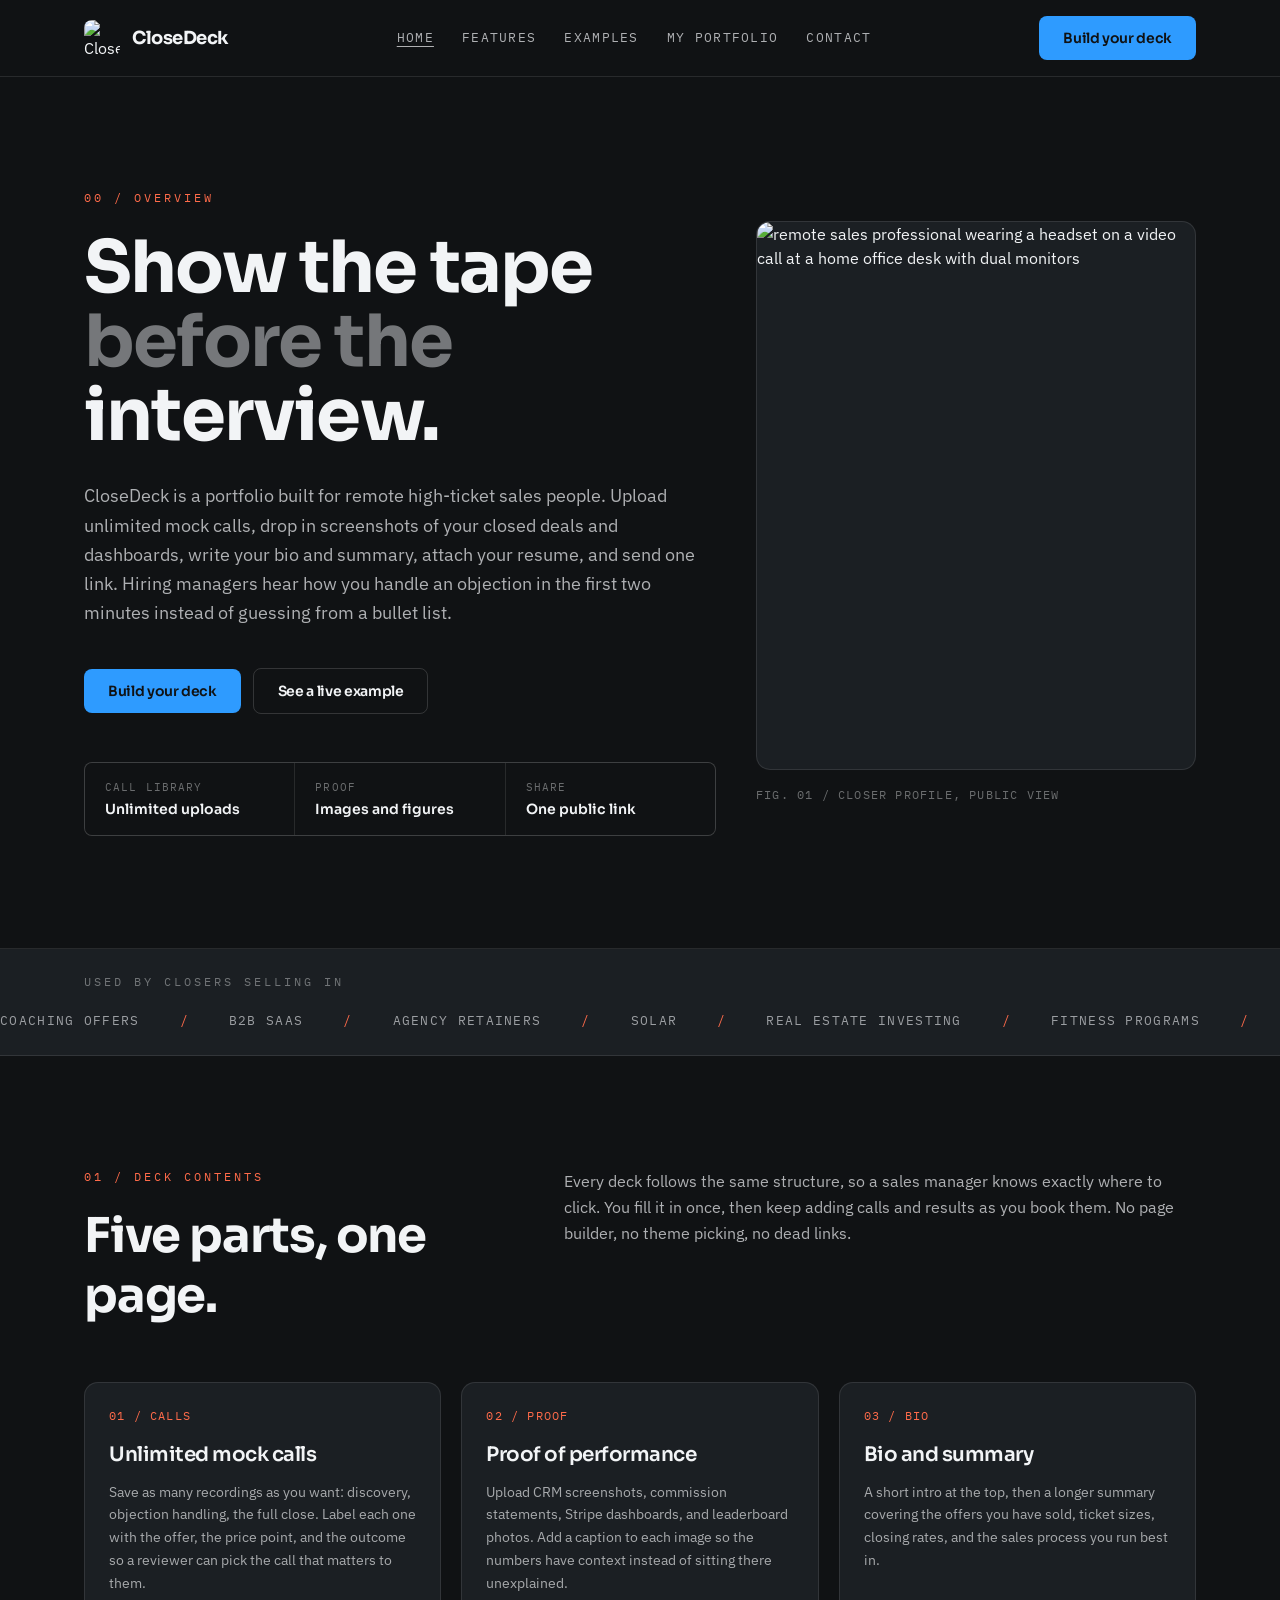
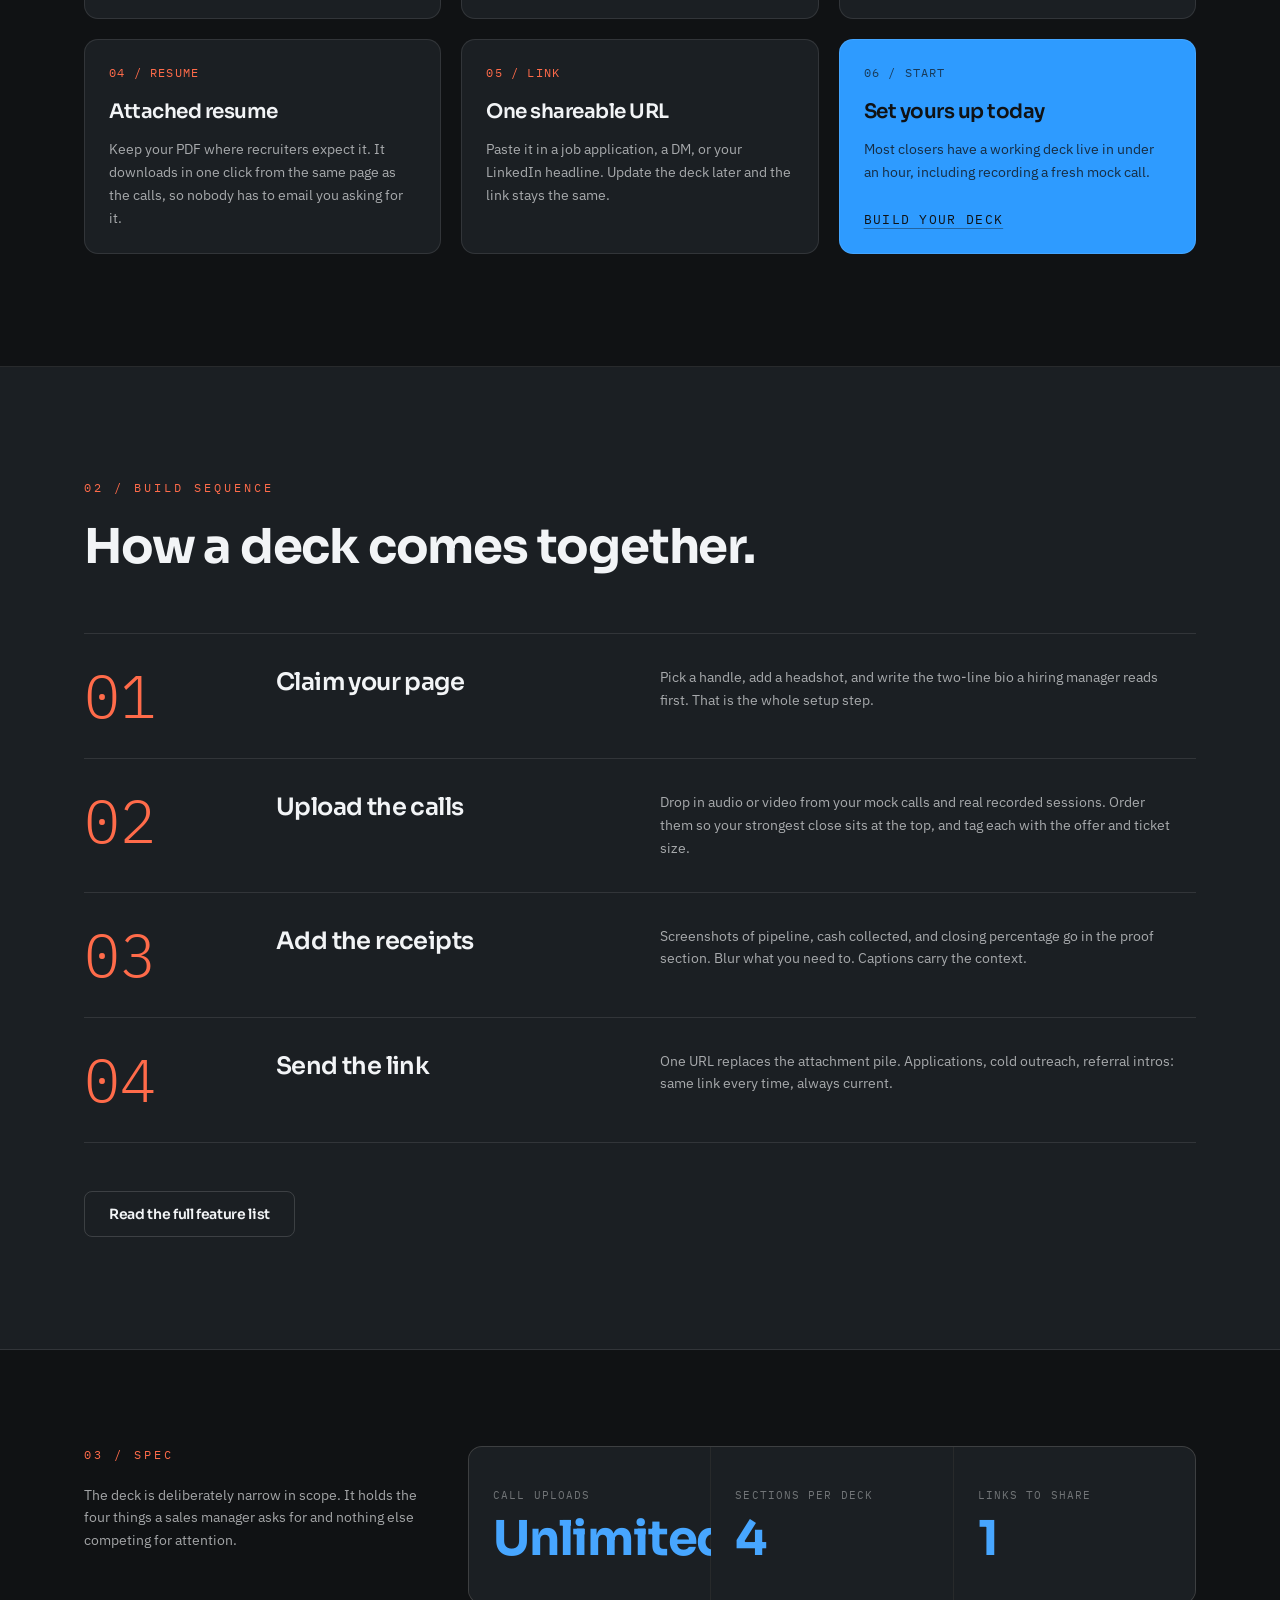
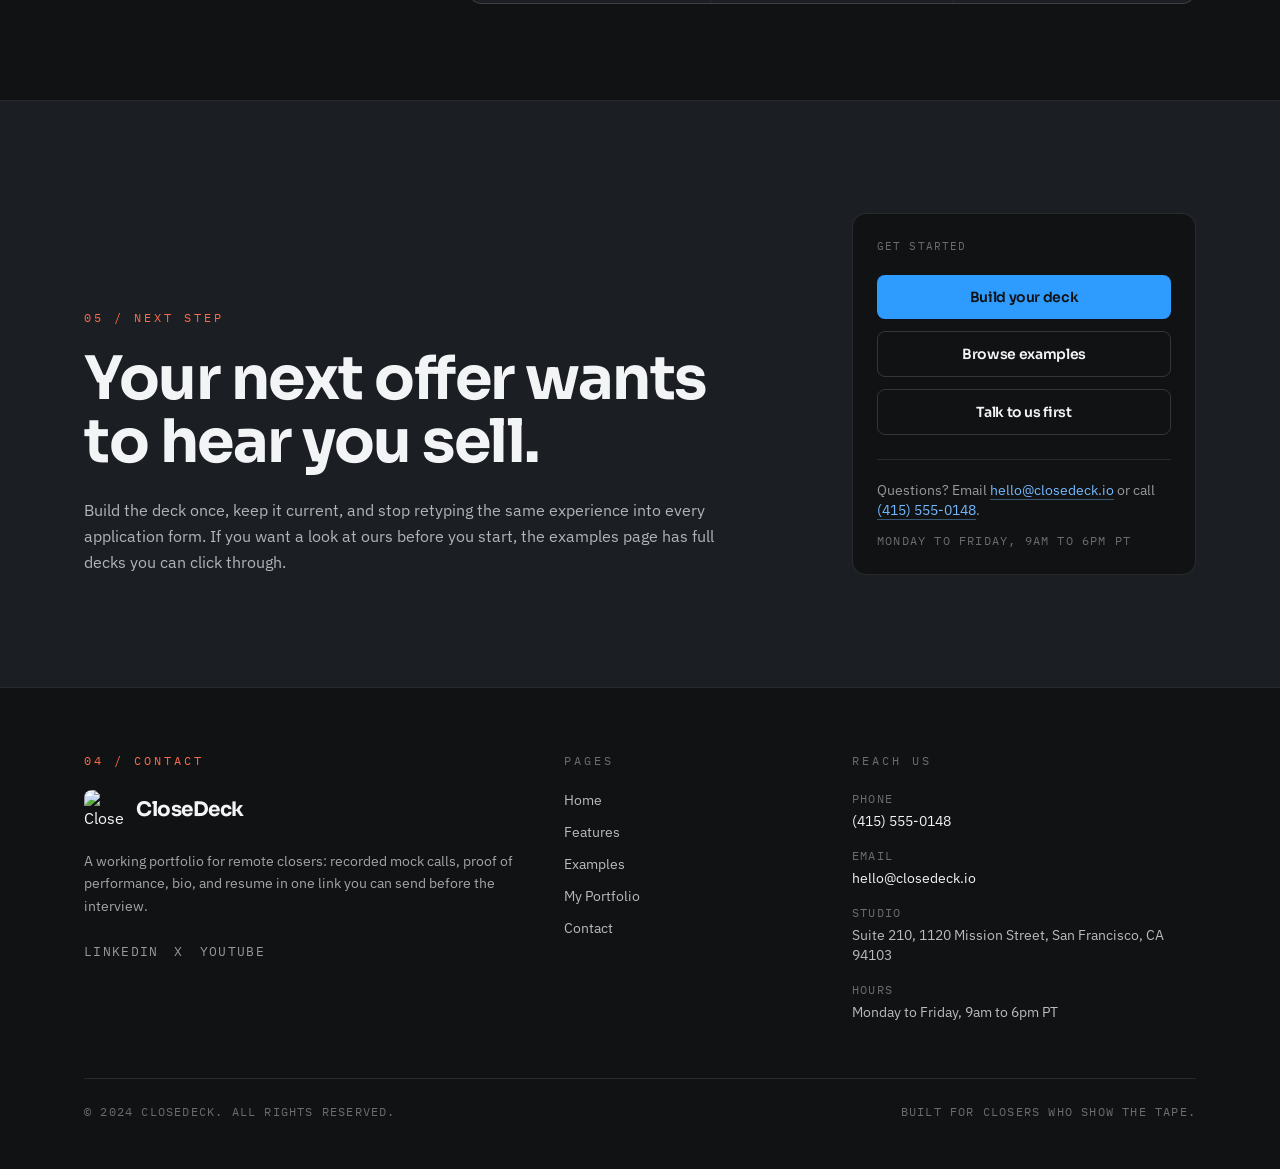
==== index.html @ 53ab9250 "Initial site generated by Tibly" ====
<!DOCTYPE html>
<html lang="en">
<head>
<meta charset="utf-8">
<meta name="viewport" content="width=device-width, initial-scale=1">
<title>CloseDeck | Portfolio Site for Remote High-Ticket Closers</title>
<meta name="description" content="CloseDeck gives remote high-ticket sales pros one link to share: recorded mock calls, proof of performance screenshots, bio, summary, and resume in a clean spec-sheet layout.">
<link rel="canonical" href="https://closedeck-4b07.sites.tibly.ai/">
<meta property="og:type" content="website">
<meta property="og:url" content="https://closedeck-4b07.sites.tibly.ai/">
<meta property="og:site_name" content="CloseDeck">
<meta property="og:title" content="CloseDeck | Portfolio Site for Remote High-Ticket Closers">
<meta property="og:description" content="CloseDeck gives remote high-ticket sales pros one link to share: recorded mock calls, proof of performance screenshots, bio, summary, and resume in a clean spec-sheet layout.">
<meta name="twitter:card" content="summary_large_image">
<script type="application/ld+json" data-tibly-business>{"@context":"https://schema.org","@type":"Corporation","image":"https://br-winter-boat-ajcnusyq.storage.c-3.us-east-2.aws.neon.tech/tibly-site-media/sites/ad3e08e0-8263-48fa-bc55-c77b027f94c0/056eb514000e2ebd24c3356e2ab1e8b7.jpg","name":"CloseDeck","url":"https://closedeck-4b07.sites.tibly.ai/"}</script>
<link rel="preconnect" href="https://fonts.googleapis.com">
<link rel="preconnect" href="https://fonts.gstatic.com" crossorigin>
<link href="https://fonts.googleapis.com/css2?family=Sora:wght@300;400;600;700;800&family=IBM+Plex+Sans:wght@300;400;500;600&family=IBM+Plex+Mono:wght@400;500&display=swap" rel="stylesheet">
<style>details[open] > *:not(summary){animation:tibly-acc .35s ease}@keyframes tibly-acc{from{opacity:0;transform:translateY(-4px)}}</style>
<style>@media (prefers-reduced-motion:no-preference){.tibly-fx{opacity:0;transform:translateY(24px);transition:opacity .7s ease,transform .7s ease}.tibly-fx.tibly-fx-in{opacity:1;transform:none}}</style>
<script>addEventListener('DOMContentLoaded',function(){if(!('IntersectionObserver' in window))return;var io=new IntersectionObserver(function(es){es.forEach(function(en){if(en.isIntersecting){en.target.classList.add('tibly-fx-in');io.unobserve(en.target)}})},{rootMargin:'0px 0px -8% 0px'});document.querySelectorAll('section[data-block] > *').forEach(function(el){if(el.getBoundingClientRect().top>innerHeight){el.classList.add('tibly-fx');io.observe(el)}})});</script>

<link rel="icon" href="https://br-winter-boat-ajcnusyq.storage.c-3.us-east-2.aws.neon.tech/tibly-site-media/sites/ad3e08e0-8263-48fa-bc55-c77b027f94c0/b809c191957ec227baf76ed35c9bbfc9.png">
<style>.tibly-ba{position:relative;overflow:hidden;--ba:50%;cursor:ew-resize;touch-action:pan-y;user-select:none;-webkit-user-select:none}.tibly-ba>img{display:block;width:100%;height:100%;object-fit:cover}.tibly-ba .tibly-ba-before{position:absolute;inset:0;clip-path:inset(0 calc(100% - var(--ba)) 0 0)}.tibly-ba .tibly-ba-before img{display:block;width:100%;height:100%;object-fit:cover}.tibly-ba::after{content:'';position:absolute;top:0;bottom:0;left:var(--ba);width:2px;margin-left:-1px;background:#fff;box-shadow:0 0 6px rgba(0,0,0,.55);pointer-events:none;z-index:1}.tibly-ba::before{content:'';position:absolute;top:50%;left:var(--ba);width:44px;height:44px;transform:translate(-50%,-50%);border-radius:9999px;background:rgba(0,0,0,.75) url("data:image/svg+xml,%3Csvg%20xmlns='http://www.w3.org/2000/svg'%20viewBox='0%200%2024%2024'%20fill='%23fff'%3E%3Cpath%20d='M9%206l-6%206%206%206zM15%206l6%206-6%206z'/%3E%3C/svg%3E") center/22px 22px no-repeat;border:2px solid #fff;box-shadow:0 2px 8px rgba(0,0,0,.4);pointer-events:none;z-index:1}.tibly-ba input[type=range]{position:absolute;inset:0;width:100%;height:100%;margin:0;opacity:0;pointer-events:none;-webkit-appearance:none;appearance:none;z-index:2}[data-lightbox]{cursor:zoom-in}.tibly-lb{position:fixed;inset:0;z-index:9999;background:rgba(0,0,0,.92);display:flex;align-items:center;justify-content:center;cursor:zoom-out;padding:24px}.tibly-lb img{max-width:100%;max-height:100%;object-fit:contain}</style>
<script>document.addEventListener('input',function(e){var t=e.target;if(!t||t.type!=='range')return;var c=t.closest&&t.closest('.tibly-ba');if(c)c.style.setProperty('--ba',t.value+'%')});document.addEventListener('pointerdown',function(e){var c=e.target.closest&&e.target.closest('.tibly-ba');if(!c||e.button>0)return;e.preventDefault();var inp=c.querySelector('input[type=range]');var set=function(x){var r=c.getBoundingClientRect();if(!r.width)return;var p=Math.max(0,Math.min(100,(x-r.left)*100/r.width));c.style.setProperty('--ba',p+'%');if(inp)inp.value=Math.round(p)};set(e.clientX);var mv=function(ev){set(ev.clientX)};var up=function(){document.removeEventListener('pointermove',mv);document.removeEventListener('pointerup',up);document.removeEventListener('pointercancel',up)};document.addEventListener('pointermove',mv);document.addEventListener('pointerup',up);document.addEventListener('pointercancel',up)});document.addEventListener('click',function(e){var im=e.target.closest&&e.target.closest('[data-lightbox]');if(!im||!(im.currentSrc||im.src))return;e.preventDefault();var o=document.createElement('div');o.className='tibly-lb';var big=document.createElement('img');big.src=im.currentSrc||im.src;big.alt=im.alt||'';o.appendChild(big);o.addEventListener('click',function(){o.remove()});document.addEventListener('keydown',function esc(ev){if(ev.key==='Escape'){o.remove();document.removeEventListener('keydown',esc)}});document.body.appendChild(o)});document.addEventListener('click',function(e){var x=e.target.closest&&e.target.closest('[data-announce-close]');if(!x)return;var b=x.closest('[data-announce]');if(b){b.style.display='none';try{sessionStorage.setItem('tibly-announce','1')}catch(_){}}});addEventListener('DOMContentLoaded',function(){try{if(sessionStorage.getItem('tibly-announce')==='1'){var b=document.querySelector('[data-announce]');if(b)b.style.display='none'}}catch(_){}if('IntersectionObserver' in window&&!matchMedia('(prefers-reduced-motion:reduce)').matches){var els=document.querySelectorAll('[data-count]');if(els.length){var io=new IntersectionObserver(function(es){es.forEach(function(en){if(!en.isIntersecting)return;io.unobserve(en.target);var el=en.target,s=el.textContent||'',m=s.match(/[\d,]*\d(?:\.\d+)?/);if(!m)return;var raw=m[0],num=parseFloat(raw.replace(/,/g,''));if(!isFinite(num))return;var pre=s.slice(0,m.index),post=s.slice(m.index+raw.length),grp=raw.indexOf(',')>=0,dec=(raw.split('.')[1]||'').length,t0=performance.now();requestAnimationFrame(function tick(now){var p=Math.min((now-t0)/1400,1);p=1-Math.pow(1-p,3);var v=(num*p).toFixed(dec);if(grp)v=Number(v).toLocaleString('en-US',{minimumFractionDigits:dec});el.textContent=pre+v+post;if(p<1)requestAnimationFrame(tick)})})},{rootMargin:'0px 0px -10% 0px'});els.forEach(function(el){io.observe(el)})}}var badge=document.querySelector('[data-tibly-open]');if(badge){var src=document.querySelector('[data-tibly-field="hours"]');var txt=(src&&src.textContent||'').toLowerCase();var days=['sun','mon','tue','wed','thu','fri','sat'];var toMin=function(h,mm,ap){h=+h;mm=+(mm||0);if(ap==='pm'&&h!==12)h+=12;if(ap==='am'&&h===12)h=0;return h*60+mm};var spans=[];var re=/(sun|mon|tue|wed|thu|fri|sat|daily|every ?day)[a-z]*\s*(?:[-\u2013\u2014]\s*(sun|mon|tue|wed|thu|fri|sat)[a-z]*)?\s*:?\s*(\d{1,2})(?::(\d{2}))?\s*(am|pm)?\s*[-\u2013\u2014]\s*(\d{1,2})(?::(\d{2}))?\s*(am|pm)?/g,mm;while((mm=re.exec(txt))){var d1=mm[1].slice(0,3),d2=mm[2],ap1=mm[5]||(mm[8]==='pm'&&+mm[3]<=+mm[6]?'am':mm[8]),o=toMin(mm[3],mm[4],ap1),c=toMin(mm[6],mm[7],mm[8]);var from=d1==='dai'||d1==='eve'?0:days.indexOf(d1),to=d2?days.indexOf(d2.slice(0,3)):(d1==='dai'||d1==='eve'?6:from);if(from<0)continue;for(var d=from;;d=(d+1)%7){spans.push([d,o,c]);if(d===to)break}}if(spans.length){var now=new Date(),cur=now.getDay(),min=now.getHours()*60+now.getMinutes();var open=spans.some(function(s){return s[0]===cur&&min>=s[1]&&min<s[2]});badge.textContent=open?(badge.getAttribute('data-open-text')||'Open now'):(badge.getAttribute('data-closed-text')||'Closed now');badge.setAttribute('data-state',open?'open':'closed');badge.hidden=false}}});</script>
<style>header a[aria-current="page"]:not(:has(img,svg)){text-decoration:underline;text-underline-offset:4px;text-decoration-thickness:1px}</style>
<style>#nav-open~[class*="peer-checked:"][class*="fixed"]{min-height:100vh;min-height:100dvh}@media (prefers-reduced-motion:no-preference){label[for="nav-open"] span{transition:transform .3s ease,opacity .2s ease}header:has(#nav-open:checked) label[for="nav-open"]:not([aria-label="Close" i]) span:not(:has(span)):nth-of-type(1){transform:translateY(8px) rotate(45deg)}header:has(#nav-open:checked) label[for="nav-open"]:not([aria-label="Close" i]) span:not(:has(span)):nth-of-type(2){opacity:0}header:has(#nav-open:checked) label[for="nav-open"]:not([aria-label="Close" i]) span:not(:has(span)):nth-of-type(3){transform:translateY(-8px) rotate(-45deg)}#nav-open:checked~[class*="peer-checked:"]{animation:tibly-nav-in .25s ease}#nav-open:checked~[class*="peer-checked:"] label[for="nav-open"]{display:inline-block;animation:tibly-x-in .35s ease}@keyframes tibly-nav-in{from{opacity:0;transform:translateY(10px)}}@keyframes tibly-x-in{from{opacity:0;transform:rotate(-90deg) scale(.6)}}}</style>
<link rel="stylesheet" href="/styles.css?v=9461e3ff">
</head>
<body>
<!-- block:header -->
<header class="sticky top-0 z-50 border-b border-white/10 bg-night font-body text-ink">
  <div class="mx-auto w-full max-w-6xl px-5">
    <input type="checkbox" id="nav-open" class="peer sr-only">

    <div class="flex items-center justify-between gap-4 py-4">
      <a href="/" class="flex items-center gap-3 group" aria-current="page">
        <img data-tibly-logo src="https://br-winter-boat-ajcnusyq.storage.c-3.us-east-2.aws.neon.tech/tibly-site-media/sites/ad3e08e0-8263-48fa-bc55-c77b027f94c0/056eb514000e2ebd24c3356e2ab1e8b7.jpg"
             alt="CloseDeck" class="h-9 w-9 rounded-md object-cover">
        <span class="font-display text-lg font-700 font-bold tracking-tight text-ink transition-colors duration-200 group-hover:text-brand-300" data-tibly-field="business-name">CloseDeck</span>
      </a>

      <nav class="hidden md:flex items-center gap-7">
        <a href="/" class="font-mono text-[13px] uppercase tracking-widest text-ink/70 transition-colors duration-200 hover:text-brand-300" aria-current="page">Home</a>
        <a href="/features" class="font-mono text-[13px] uppercase tracking-widest text-ink/70 transition-colors duration-200 hover:text-brand-300">Features</a>
        <a href="/examples" class="font-mono text-[13px] uppercase tracking-widest text-ink/70 transition-colors duration-200 hover:text-brand-300">Examples</a>
        <a href="/portfolio" class="font-mono text-[13px] uppercase tracking-widest text-ink/70 transition-colors duration-200 hover:text-brand-300">My Portfolio</a>
        <a href="/contact" class="font-mono text-[13px] uppercase tracking-widest text-ink/70 transition-colors duration-200 hover:text-brand-300">Contact</a>
      </nav>

      <div class="flex items-center gap-3">
        <a href="/portfolio" class="btn hidden md:inline-flex">Build your deck</a>
        <label for="nav-open" class="md:hidden cursor-pointer p-2 -mr-2" aria-label="Menu">
          <span class="block h-px w-6 bg-ink"></span>
          <span class="mt-1.5 block h-px w-6 bg-ink"></span>
          <span class="mt-1.5 block h-px w-6 bg-ink"></span>
        </label>
      </div>
    </div>

    <div class="hidden peer-checked:flex md:hidden fixed inset-0 z-50 flex-col bg-night px-5 py-4">
      <div class="flex items-center justify-between">
        <span class="flex items-center gap-3">
          <img src="https://br-winter-boat-ajcnusyq.storage.c-3.us-east-2.aws.neon.tech/tibly-site-media/sites/ad3e08e0-8263-48fa-bc55-c77b027f94c0/056eb514000e2ebd24c3356e2ab1e8b7.jpg"
               alt="CloseDeck" class="h-9 w-9 rounded-md object-cover">
          <span class="font-display text-lg font-bold tracking-tight">CloseDeck</span>
        </span>
        <label for="nav-open" aria-label="Close" class="cursor-pointer p-2 -mr-2">
          <svg viewBox="0 0 24 24" class="h-7 w-7" fill="none" stroke="currentColor" stroke-width="1.5"><path d="M5 5l14 14M19 5L5 19"/></svg>
        </label>
      </div>

      <nav class="mt-12 flex flex-col gap-7">
        <a href="/" class="font-display text-3xl font-semibold tracking-tight text-ink transition-colors duration-200 hover:text-brand-300" aria-current="page">Home</a>
        <a href="/features" class="font-display text-3xl font-semibold tracking-tight text-ink transition-colors duration-200 hover:text-brand-300">Features</a>
        <a href="/examples" class="font-display text-3xl font-semibold tracking-tight text-ink transition-colors duration-200 hover:text-brand-300">Examples</a>
        <a href="/portfolio" class="font-display text-3xl font-semibold tracking-tight text-ink transition-colors duration-200 hover:text-brand-300">My Portfolio</a>
        <a href="/contact" class="font-display text-3xl font-semibold tracking-tight text-ink transition-colors duration-200 hover:text-brand-300">Contact</a>
      </nav>

      <div class="mt-auto pt-10">
        <a href="/portfolio" class="btn w-full">Build your deck</a>
      </div>
    </div>
  </div>
</header>
<!-- /block:header -->
<!-- block:split-hero -->
<section class="relative overflow-hidden border-b border-white/10 bg-night font-body text-ink" data-block="split-hero">
  <div class="mx-auto w-full max-w-6xl px-5 py-16 md:py-28">
    <div class="grid grid-cols-1 items-center gap-12 md:grid-cols-12 md:gap-10">

      <div class="md:col-span-7">
        <p class="font-mono text-[12px] uppercase tracking-[0.25em] text-accent-500">00 / Overview</p>

        <h1 class="mt-6 font-display text-4xl font-bold leading-[1.03] tracking-tight sm:text-5xl md:text-7xl">
          Show the tape<br class="hidden sm:block">
          <span class="text-ink/45">before the</span><br class="hidden sm:block">
          interview.
        </h1>

        <p class="mt-7 max-w-prose text-base leading-relaxed text-ink/70 md:text-lg">
          <span data-tibly-field="business-name">CloseDeck</span> is a portfolio built for remote high-ticket sales people. Upload unlimited mock calls, drop in screenshots of your closed deals and dashboards, write your bio and summary, attach your resume, and send one link. Hiring managers hear how you handle an objection in the first two minutes instead of guessing from a bullet list.
        </p>

        <div class="mt-10 flex flex-col gap-3 sm:flex-row sm:items-center">
          <a href="/portfolio" class="btn w-full sm:w-auto">Build your deck</a>
          <a href="/examples" class="btn-secondary w-full sm:w-auto">See a live example</a>
        </div>

        <dl class="mt-12 grid grid-cols-1 gap-px overflow-hidden rounded-md border border-white/10 bg-white/10 sm:grid-cols-3">
          <div class="bg-night px-5 py-4">
            <dt class="font-mono text-[11px] uppercase tracking-widest text-ink/40">Call library</dt>
            <dd class="mt-1 font-display text-sm font-semibold">Unlimited uploads</dd>
          </div>
          <div class="bg-night px-5 py-4">
            <dt class="font-mono text-[11px] uppercase tracking-widest text-ink/40">Proof</dt>
            <dd class="mt-1 font-display text-sm font-semibold">Images and figures</dd>
          </div>
          <div class="bg-night px-5 py-4">
            <dt class="font-mono text-[11px] uppercase tracking-widest text-ink/40">Share</dt>
            <dd class="mt-1 font-display text-sm font-semibold">One public link</dd>
          </div>
        </dl>
      </div>

      <div class="md:col-span-5">
        <div class="overflow-hidden rounded-lg border border-white/10 bg-surface">
          <img loading="lazy" src="https://images.pexels.com/photos/36712968/pexels-photo-36712968.jpeg?auto=compress&cs=tinysrgb&h=650&w=940" alt="remote sales professional wearing a headset on a video call at a home office desk with dual monitors"
               class="h-full w-full object-cover aspect-[4/5] animate-kenburns">
        </div>
        <p class="mt-4 font-mono text-[12px] uppercase tracking-widest text-ink/40">Fig. 01 / Closer profile, public view</p>
      </div>

    </div>
  </div>
</section>
<!-- /block:split-hero -->
<!-- block:trust-bar -->
<section class="border-b border-white/10 bg-surface py-6 font-body text-ink" data-block="trust-bar">
  <div class="mx-auto w-full max-w-6xl px-5">
    <p class="font-mono text-[12px] uppercase tracking-[0.25em] text-ink/40">Used by closers selling in</p>
  </div>
  <div class="mt-5 overflow-hidden">
    <div class="flex w-max animate-marquee">
      <ul class="flex shrink-0 items-center gap-10 pr-10 font-mono text-[13px] uppercase tracking-widest text-ink/60">
        <li>Coaching offers</li><li aria-hidden="true" class="text-accent-500">/</li>
        <li>B2B SaaS</li><li aria-hidden="true" class="text-accent-500">/</li>
        <li>Agency retainers</li><li aria-hidden="true" class="text-accent-500">/</li>
        <li>Solar</li><li aria-hidden="true" class="text-accent-500">/</li>
        <li>Real estate investing</li><li aria-hidden="true" class="text-accent-500">/</li>
        <li>Fitness programs</li><li aria-hidden="true" class="text-accent-500">/</li>
        <li>Info products</li><li aria-hidden="true" class="text-accent-500">/</li>
        <li>Consulting</li><li aria-hidden="true" class="text-accent-500">/</li>
      </ul>
      <ul class="flex shrink-0 items-center gap-10 pr-10 font-mono text-[13px] uppercase tracking-widest text-ink/60" aria-hidden="true">
        <li>Coaching offers</li><li class="text-accent-500">/</li>
        <li>B2B SaaS</li><li class="text-accent-500">/</li>
        <li>Agency retainers</li><li class="text-accent-500">/</li>
        <li>Solar</li><li class="text-accent-500">/</li>
        <li>Real estate investing</li><li class="text-accent-500">/</li>
        <li>Fitness programs</li><li class="text-accent-500">/</li>
        <li>Info products</li><li class="text-accent-500">/</li>
        <li>Consulting</li><li class="text-accent-500">/</li>
      </ul>
    </div>
  </div>
</section>
<!-- /block:trust-bar -->
<!-- block:feature-grid -->
<section class="border-b border-white/10 bg-night font-body text-ink" data-block="feature-grid">
  <div class="mx-auto w-full max-w-6xl px-5 py-16 md:py-28">

    <div class="grid grid-cols-1 gap-8 md:grid-cols-12 md:gap-10">
      <div class="md:col-span-4">
        <p class="font-mono text-[12px] uppercase tracking-[0.25em] text-accent-500">01 / Deck contents</p>
        <h2 class="mt-5 font-display text-3xl font-bold leading-tight tracking-tight md:text-5xl">
          Five parts, one page.
        </h2>
      </div>
      <div class="md:col-span-7 md:col-start-6">
        <p class="max-w-prose text-base leading-relaxed text-ink/70">
          Every deck follows the same structure, so a sales manager knows exactly where to click. You fill it in once, then keep adding calls and results as you book them. No page builder, no theme picking, no dead links.
        </p>
      </div>
    </div>

    <div class="mt-14 grid grid-cols-1 gap-5 sm:grid-cols-2 lg:grid-cols-3">

      <article class="card group">
        <p class="font-mono text-[12px] uppercase tracking-widest text-accent-500">01 / Calls</p>
        <h3 class="mt-4 font-display text-xl font-semibold tracking-tight">Unlimited mock calls</h3>
        <p class="mt-3 text-sm leading-relaxed text-ink/65">
          Save as many recordings as you want: discovery, objection handling, the full close. Label each one with the offer, the price point, and the outcome so a reviewer can pick the call that matters to them.
        </p>
      </article>

      <article class="card group">
        <p class="font-mono text-[12px] uppercase tracking-widest text-accent-500">02 / Proof</p>
        <h3 class="mt-4 font-display text-xl font-semibold tracking-tight">Proof of performance</h3>
        <p class="mt-3 text-sm leading-relaxed text-ink/65">
          Upload CRM screenshots, commission statements, Stripe dashboards, and leaderboard photos. Add a caption to each image so the numbers have context instead of sitting there unexplained.
        </p>
      </article>

      <article class="card group">
        <p class="font-mono text-[12px] uppercase tracking-widest text-accent-500">03 / Bio</p>
        <h3 class="mt-4 font-display text-xl font-semibold tracking-tight">Bio and summary</h3>
        <p class="mt-3 text-sm leading-relaxed text-ink/65">
          A short intro at the top, then a longer summary covering the offers you have sold, ticket sizes, closing rates, and the sales process you run best in.
        </p>
      </article>

      <article class="card group">
        <p class="font-mono text-[12px] uppercase tracking-widest text-accent-500">04 / Resume</p>
        <h3 class="mt-4 font-display text-xl font-semibold tracking-tight">Attached resume</h3>
        <p class="mt-3 text-sm leading-relaxed text-ink/65">
          Keep your PDF where recruiters expect it. It downloads in one click from the same page as the calls, so nobody has to email you asking for it.
        </p>
      </article>

      <article class="card group">
        <p class="font-mono text-[12px] uppercase tracking-widest text-accent-500">05 / Link</p>
        <h3 class="mt-4 font-display text-xl font-semibold tracking-tight">One shareable URL</h3>
        <p class="mt-3 text-sm leading-relaxed text-ink/65">
          Paste it in a job application, a DM, or your LinkedIn headline. Update the deck later and the link stays the same.
        </p>
      </article>

      <article class="card group flex flex-col justify-between bg-brand-500 text-night hover:border-white/40">
        <div>
          <p class="font-mono text-[12px] uppercase tracking-widest text-night/70">06 / Start</p>
          <h3 class="mt-4 font-display text-xl font-semibold tracking-tight">Set yours up today</h3>
          <p class="mt-3 text-sm leading-relaxed text-night/80">
            Most closers have a working deck live in under an hour, including recording a fresh mock call.
          </p>
        </div>
        <a href="/portfolio" class="mt-6 inline-flex items-center gap-2 font-mono text-[13px] uppercase tracking-widest text-night underline decoration-night/40 underline-offset-4 transition-colors duration-200 hover:decoration-night">
          Build your deck
        </a>
      </article>

    </div>
  </div>
</section>
<!-- /block:feature-grid -->
<!-- block:how-it-works -->
<section class="border-b border-white/10 bg-surface font-body text-ink" data-block="how-it-works">
  <div class="mx-auto w-full max-w-6xl px-5 py-16 md:py-28">

    <p class="font-mono text-[12px] uppercase tracking-[0.25em] text-accent-500">02 / Build sequence</p>
    <h2 class="mt-5 max-w-2xl font-display text-3xl font-bold leading-tight tracking-tight md:text-5xl">
      How a deck comes together.
    </h2>

    <ol class="mt-14 divide-y divide-white/10 border-y border-white/10">

      <li class="grid grid-cols-1 gap-4 py-8 md:grid-cols-12 md:gap-10">
        <div class="md:col-span-2">
          <span class="font-mono text-4xl font-light leading-none text-accent-500 md:text-6xl">01</span>
        </div>
        <div class="md:col-span-4">
          <h3 class="font-display text-xl font-semibold tracking-tight md:text-2xl">Claim your page</h3>
        </div>
        <div class="md:col-span-6">
          <p class="max-w-prose text-sm leading-relaxed text-ink/65">
            Pick a handle, add a headshot, and write the two-line bio a hiring manager reads first. That is the whole setup step.
          </p>
        </div>
      </li>

      <li class="grid grid-cols-1 gap-4 py-8 md:grid-cols-12 md:gap-10">
        <div class="md:col-span-2">
          <span class="font-mono text-4xl font-light leading-none text-accent-500 md:text-6xl">02</span>
        </div>
        <div class="md:col-span-4">
          <h3 class="font-display text-xl font-semibold tracking-tight md:text-2xl">Upload the calls</h3>
        </div>
        <div class="md:col-span-6">
          <p class="max-w-prose text-sm leading-relaxed text-ink/65">
            Drop in audio or video from your mock calls and real recorded sessions. Order them so your strongest close sits at the top, and tag each with the offer and ticket size.
          </p>
        </div>
      </li>

      <li class="grid grid-cols-1 gap-4 py-8 md:grid-cols-12 md:gap-10">
        <div class="md:col-span-2">
          <span class="font-mono text-4xl font-light leading-none text-accent-500 md:text-6xl">03</span>
        </div>
        <div class="md:col-span-4">
          <h3 class="font-display text-xl font-semibold tracking-tight md:text-2xl">Add the receipts</h3>
        </div>
        <div class="md:col-span-6">
          <p class="max-w-prose text-sm leading-relaxed text-ink/65">
            Screenshots of pipeline, cash collected, and closing percentage go in the proof section. Blur what you need to. Captions carry the context.
          </p>
        </div>
      </li>

      <li class="grid grid-cols-1 gap-4 py-8 md:grid-cols-12 md:gap-10">
        <div class="md:col-span-2">
          <span class="font-mono text-4xl font-light leading-none text-accent-500 md:text-6xl">04</span>
        </div>
        <div class="md:col-span-4">
          <h3 class="font-display text-xl font-semibold tracking-tight md:text-2xl">Send the link</h3>
        </div>
        <div class="md:col-span-6">
          <p class="max-w-prose text-sm leading-relaxed text-ink/65">
            One URL replaces the attachment pile. Applications, cold outreach, referral intros: same link every time, always current.
          </p>
        </div>
      </li>

    </ol>

    <div class="mt-12">
      <a href="/features" class="btn-secondary w-full sm:w-auto">Read the full feature list</a>
    </div>
  </div>
</section>
<!-- /block:how-it-works -->
<!-- block:metric-band -->
<section class="border-b border-white/10 bg-night font-body text-ink" data-block="metric-band">
  <div class="mx-auto w-full max-w-6xl px-5 py-16 md:py-24">
    <div class="grid grid-cols-1 gap-10 md:grid-cols-12">

      <div class="md:col-span-4">
        <p class="font-mono text-[12px] uppercase tracking-[0.25em] text-accent-500">03 / Spec</p>
        <p class="mt-5 max-w-prose text-sm leading-relaxed text-ink/65">
          The deck is deliberately narrow in scope. It holds the four things a sales manager asks for and nothing else competing for attention.
        </p>
      </div>

      <dl class="grid grid-cols-1 gap-px overflow-hidden rounded-lg border border-white/10 bg-white/10 sm:grid-cols-3 md:col-span-8">
        <div class="bg-surface px-6 py-10">
          <dt class="font-mono text-[11px] uppercase tracking-widest text-ink/40">Call uploads</dt>
          <dd class="mt-3 font-display text-4xl font-bold tracking-tight text-brand-400 md:text-5xl">Unlimited</dd>
        </div>
        <div class="bg-surface px-6 py-10">
          <dt class="font-mono text-[11px] uppercase tracking-widest text-ink/40">Sections per deck</dt>
          <dd class="mt-3 font-display text-4xl font-bold tracking-tight text-brand-400 md:text-5xl"><span data-count>5</span></dd>
        </div>
        <div class="bg-surface px-6 py-10">
          <dt class="font-mono text-[11px] uppercase tracking-widest text-ink/40">Links to share</dt>
          <dd class="mt-3 font-display text-4xl font-bold tracking-tight text-brand-400 md:text-5xl"><span data-count>1</span></dd>
        </div>
      </dl>

    </div>
  </div>
</section>
<!-- /block:metric-band -->
<!-- block:cta-banner -->
<section class="bg-surface font-body text-ink" data-block="cta-banner">
  <div class="mx-auto w-full max-w-6xl px-5 py-16 md:py-28">
    <div class="grid grid-cols-1 items-end gap-10 md:grid-cols-12 md:gap-10">

      <div class="md:col-span-7">
        <p class="font-mono text-[12px] uppercase tracking-[0.25em] text-accent-500">05 / Next step</p>
        <h2 class="mt-5 font-display text-3xl font-bold leading-[1.05] tracking-tight sm:text-4xl md:text-6xl">
          Your next offer wants to hear you sell.
        </h2>
        <p class="mt-6 max-w-prose text-base leading-relaxed text-ink/70">
          Build the deck once, keep it current, and stop retyping the same experience into every application form. If you want a look at ours before you start, the examples page has full decks you can click through.
        </p>
      </div>

      <div class="md:col-span-4 md:col-start-9">
        <div class="rounded-lg border border-white/10 bg-night p-6">
          <p class="font-mono text-[11px] uppercase tracking-widest text-ink/40">Get started</p>
          <div class="mt-5 flex flex-col gap-3">
            <a href="/portfolio" class="btn w-full">Build your deck</a>
            <a href="/examples" class="btn-secondary w-full">Browse examples</a>
            <a href="/contact" class="btn-secondary w-full">Talk to us first</a>
          </div>
          <p class="mt-6 border-t border-white/10 pt-5 text-sm text-ink/60">
            Questions? Email
            <a href="mailto:hello@closedeck.io" class="text-brand-300 underline decoration-brand-300/40 underline-offset-4 transition-colors duration-200 hover:decoration-brand-300"><span data-tibly-field="email">hello@closedeck.io</span></a>
            or call
            <a href="tel:+14155550148" class="text-brand-300 underline decoration-brand-300/40 underline-offset-4 transition-colors duration-200 hover:decoration-brand-300"><span data-tibly-field="phone">(415) 555-0148</span></a>.
          </p>
          <p class="mt-3 font-mono text-[12px] uppercase tracking-widest text-ink/40">
            <span data-tibly-field="hours">Monday to Friday, 9am to 6pm PT</span>
            <span data-tibly-open hidden class="ml-2 rounded-sm px-2 py-0.5 text-[11px] text-night data-[state=open]:bg-brand-400 data-[state=closed]:bg-accent-500"></span>
          </p>
        </div>
      </div>

    </div>
  </div>
</section>
<!-- /block:cta-banner -->
<!-- block:footer -->
<footer class="border-t border-white/10 bg-night pt-16 pb-24 md:pb-12 font-body text-ink">
  <div class="mx-auto w-full max-w-6xl px-5">
    <div class="grid grid-cols-1 gap-12 md:grid-cols-12 md:gap-10">

      <div class="md:col-span-5">
        <p class="font-mono text-[12px] uppercase tracking-[0.25em] text-accent-500">04 / Contact</p>
        <a href="/" class="mt-5 flex items-center gap-3">
          <img src="https://br-winter-boat-ajcnusyq.storage.c-3.us-east-2.aws.neon.tech/tibly-site-media/sites/ad3e08e0-8263-48fa-bc55-c77b027f94c0/056eb514000e2ebd24c3356e2ab1e8b7.jpg"
               alt="CloseDeck" class="h-10 w-10 rounded-md object-cover">
          <span class="font-display text-xl font-bold tracking-tight" data-tibly-field="business-name">CloseDeck</span>
        </a>
        <p class="mt-5 max-w-prose text-sm leading-relaxed text-ink/65">
          A working portfolio for remote closers: recorded mock calls, proof of performance, bio, and resume in one link you can send before the interview.
        </p>
        <div class="mt-6 flex flex-wrap gap-4" data-tibly-field="links">
          <a href="https://linkedin.com" class="font-mono text-[13px] uppercase tracking-widest text-ink/60 transition-colors duration-200 hover:text-brand-300">LinkedIn</a>
          <a href="https://x.com" class="font-mono text-[13px] uppercase tracking-widest text-ink/60 transition-colors duration-200 hover:text-brand-300">X</a>
          <a href="https://youtube.com" class="font-mono text-[13px] uppercase tracking-widest text-ink/60 transition-colors duration-200 hover:text-brand-300">YouTube</a>
        </div>
      </div>

      <div class="md:col-span-3">
        <p class="font-mono text-[12px] uppercase tracking-[0.25em] text-ink/40">Pages</p>
        <nav class="mt-5 flex flex-col gap-3">
          <a href="/" class="text-sm text-ink/75 transition-colors duration-200 hover:text-brand-300">Home</a>
          <a href="/features" class="text-sm text-ink/75 transition-colors duration-200 hover:text-brand-300">Features</a>
          <a href="/examples" class="text-sm text-ink/75 transition-colors duration-200 hover:text-brand-300">Examples</a>
          <a href="/portfolio" class="text-sm text-ink/75 transition-colors duration-200 hover:text-brand-300">My Portfolio</a>
          <a href="/contact" class="text-sm text-ink/75 transition-colors duration-200 hover:text-brand-300">Contact</a>
        </nav>
      </div>

      <div class="md:col-span-4">
        <p class="font-mono text-[12px] uppercase tracking-[0.25em] text-ink/40">Reach us</p>
        <dl class="mt-5 space-y-4 text-sm">
          <div>
            <dt class="font-mono text-[12px] uppercase tracking-widest text-ink/40">Phone</dt>
            <dd class="mt-1"><a href="tel:+14155550148" class="text-ink transition-colors duration-200 hover:text-brand-300"><span data-tibly-field="phone">(415) 555-0148</span></a></dd>
          </div>
          <div>
            <dt class="font-mono text-[12px] uppercase tracking-widest text-ink/40">Email</dt>
            <dd class="mt-1"><a href="mailto:hello@closedeck.io" class="break-words text-ink transition-colors duration-200 hover:text-brand-300"><span data-tibly-field="email">hello@closedeck.io</span></a></dd>
          </div>
          <div>
            <dt class="font-mono text-[12px] uppercase tracking-widest text-ink/40">Studio</dt>
            <dd class="mt-1 text-ink/75" data-tibly-field="address">Suite 210, 1120 Mission Street, San Francisco, CA 94103</dd>
          </div>
          <div>
            <dt class="font-mono text-[12px] uppercase tracking-widest text-ink/40">Hours</dt>
            <dd class="mt-1 text-ink/75" data-tibly-field="hours">Monday to Friday, 9am to 6pm PT</dd>
          </div>
        </dl>
      </div>
    </div>

    <div class="mt-14 flex flex-col gap-3 border-t border-white/10 pt-6 sm:flex-row sm:items-center sm:justify-between">
      <p class="font-mono text-[12px] uppercase tracking-widest text-ink/40">&copy; 2024 CloseDeck. All rights reserved.</p>
      <p class="font-mono text-[12px] uppercase tracking-widest text-ink/40">Built for closers who show the tape.</p>
    </div>
  </div>

  <div class="md:hidden fixed bottom-0 inset-x-0 z-40 border-t border-white/10 bg-night/95 p-3">
    <a href="tel:+14155550148" class="flex w-full items-center justify-center gap-2 rounded-md bg-brand-500 px-6 py-4 font-display text-base font-semibold tracking-tight text-night transition-colors duration-200 hover:bg-brand-400">
      Call <span data-tibly-field="phone">(415) 555-0148</span>
    </a>
  </div>
</footer>
<!-- /block:footer -->
  <script async src="https://api.tibly.ai/widget/v1.js"></script>
</body>
</html>
---- styles.css ----
/*! tailwindcss v4.3.2 | MIT License | https://tailwindcss.com */
@layer properties{@supports (((-webkit-hyphens:none)) and (not (margin-trim:inline))) or ((-moz-orient:inline) and (not (color:rgb(from red r g b)))){*,:before,:after,::backdrop{--tw-space-y-reverse:0;--tw-divide-y-reverse:0;--tw-border-style:solid;--tw-leading:initial;--tw-font-weight:initial;--tw-tracking:initial;--tw-duration:initial;--tw-scale-x:1;--tw-scale-y:1;--tw-scale-z:1;--tw-outline-style:solid}}}@layer theme{:root,:host{--font-sans:ui-sans-serif, system-ui, sans-serif, "Apple Color Emoji", "Segoe UI Emoji", "Segoe UI Symbol", "Noto Color Emoji";--font-mono:"IBM Plex Mono", ui-monospace, SFMono-Regular, monospace;--color-white:#fff;--spacing:.25rem;--container-xs:20rem;--container-2xl:42rem;--container-3xl:48rem;--container-6xl:72rem;--text-sm:.875rem;--text-sm--line-height:calc(1.25 / .875);--text-base:1rem;--text-base--line-height:calc(1.5 / 1);--text-lg:1.125rem;--text-lg--line-height:calc(1.75 / 1.125);--text-xl:1.25rem;--text-xl--line-height:calc(1.75 / 1.25);--text-2xl:1.5rem;--text-2xl--line-height:calc(2 / 1.5);--text-3xl:1.875rem;--text-3xl--line-height:calc(2.25 / 1.875);--text-4xl:2.25rem;--text-4xl--line-height:calc(2.5 / 2.25);--text-5xl:3rem;--text-5xl--line-height:1;--text-6xl:3.75rem;--text-6xl--line-height:1;--text-7xl:4.5rem;--text-7xl--line-height:1;--font-weight-light:300;--font-weight-semibold:600;--font-weight-bold:700;--tracking-tight:-.025em;--tracking-normal:0em;--tracking-widest:.1em;--leading-tight:1.25;--leading-relaxed:1.625;--radius-sm:4px;--radius-md:8px;--radius-lg:14px;--aspect-video:16 / 9;--default-transition-duration:.15s;--default-transition-timing-function:cubic-bezier(.4, 0, .2, 1);--default-font-family:var(--font-sans);--default-mono-font-family:var(--font-mono);--color-night:#101214;--color-surface:#1b1f23;--color-ink:#f2f4f6;--color-brand-50:#eaf4ff;--color-brand-100:#d0e7ff;--color-brand-200:#a6d2ff;--color-brand-300:#74b9ff;--color-brand-400:#47a6ff;--color-brand-500:#2e9bff;--color-brand-600:#1b7fdb;--color-brand-700:#1463ac;--color-brand-800:#10497d;--color-brand-900:#0b3054;--color-accent-50:#fff1ed;--color-accent-100:#ffdfd6;--color-accent-200:#ffc0af;--color-accent-300:#ff9e85;--color-accent-400:#ff8464;--color-accent-500:#ff6b4a;--color-accent-600:#e5502f;--color-accent-700:#b93c21;--color-accent-800:#8a2c18;--color-accent-900:#5a1d10;--font-display:"Sora", "IBM Plex Sans", system-ui, sans-serif;--font-body:"IBM Plex Sans", system-ui, sans-serif;--animate-marquee:marquee 30s linear infinite;--animate-kenburns:kenburns 18s ease-in-out infinite alternate;--animate-float:float 6s ease-in-out infinite;--animate-pulse-soft:pulse-soft 4s ease-in-out infinite;--animate-spin-slow:spin-slow 24s linear infinite}}@layer base{*,:after,:before,::backdrop{box-sizing:border-box;border:0 solid;margin:0;padding:0}::file-selector-button{box-sizing:border-box;border:0 solid;margin:0;padding:0}html,:host{-webkit-text-size-adjust:100%;tab-size:4;line-height:1.5;font-family:var(--default-font-family,ui-sans-serif, system-ui, sans-serif, "Apple Color Emoji", "Segoe UI Emoji", "Segoe UI Symbol", "Noto Color Emoji");font-feature-settings:var(--default-font-feature-settings,normal);font-variation-settings:var(--default-font-variation-settings,normal);-webkit-tap-highlight-color:transparent}hr{height:0;color:inherit;border-top-width:1px}abbr:where([title]){-webkit-text-decoration:underline dotted;text-decoration:underline dotted}h1,h2,h3,h4,h5,h6{font-size:inherit;font-weight:inherit}a{color:inherit;-webkit-text-decoration:inherit;-webkit-text-decoration:inherit;-webkit-text-decoration:inherit;text-decoration:inherit}b,strong{font-weight:bolder}code,kbd,samp,pre{font-family:var(--default-mono-font-family,ui-monospace, SFMono-Regular, Menlo, Monaco, Consolas, "Liberation Mono", "Courier New", monospace);font-feature-settings:var(--default-mono-font-feature-settings,normal);font-variation-settings:var(--default-mono-font-variation-settings,normal);font-size:1em}small{font-size:80%}sub,sup{vertical-align:baseline;font-size:75%;line-height:0;position:relative}sub{bottom:-.25em}sup{top:-.5em}table{text-indent:0;border-color:inherit;border-collapse:collapse}:-moz-focusring{outline:auto}progress{vertical-align:baseline}summary{display:list-item}ol,ul,menu{list-style:none}img,svg,video,canvas,audio,iframe,embed,object{vertical-align:middle;display:block}img,video{max-width:100%;height:auto}button,input,select,optgroup,textarea{font:inherit;font-feature-settings:inherit;font-variation-settings:inherit;letter-spacing:inherit;color:inherit;opacity:1;background-color:#0000;border-radius:0}::file-selector-button{font:inherit;font-feature-settings:inherit;font-variation-settings:inherit;letter-spacing:inherit;color:inherit;opacity:1;background-color:#0000;border-radius:0}:where(select:is([multiple],[size])) optgroup{font-weight:bolder}:where(select:is([multiple],[size])) optgroup option{padding-inline-start:20px}::file-selector-button{margin-inline-end:4px}::placeholder{opacity:1}@supports (not ((-webkit-appearance:-apple-pay-button))) or (contain-intrinsic-size:1px){::placeholder{color:currentColor}@supports (color:color-mix(in lab, red, red)){::placeholder{color:color-mix(in oklab, currentcolor 50%, transparent)}}}textarea{resize:vertical}::-webkit-search-decoration{-webkit-appearance:none}::-webkit-date-and-time-value{min-height:1lh;text-align:inherit}::-webkit-datetime-edit{display:inline-flex}::-webkit-datetime-edit-fields-wrapper{padding:0}::-webkit-datetime-edit{padding-block:0}::-webkit-datetime-edit-year-field{padding-block:0}::-webkit-datetime-edit-month-field{padding-block:0}::-webkit-datetime-edit-day-field{padding-block:0}::-webkit-datetime-edit-hour-field{padding-block:0}::-webkit-datetime-edit-minute-field{padding-block:0}::-webkit-datetime-edit-second-field{padding-block:0}::-webkit-datetime-edit-millisecond-field{padding-block:0}::-webkit-datetime-edit-meridiem-field{padding-block:0}::-webkit-calendar-picker-indicator{line-height:1}:-moz-ui-invalid{box-shadow:none}button,input:where([type=button],[type=reset],[type=submit]){appearance:button}::file-selector-button{appearance:button}::-webkit-inner-spin-button{height:auto}::-webkit-outer-spin-button{height:auto}[hidden]:where(:not([hidden=until-found])){display:none!important}}@layer components{.btn{justify-content:center;align-items:center;gap:calc(var(--spacing) * 2);border-radius:var(--radius-md);background-color:var(--color-brand-500);padding-inline:calc(var(--spacing) * 6);padding-block:calc(var(--spacing) * 3);font-family:var(--font-display);font-size:var(--text-sm);line-height:var(--tw-leading,var(--text-sm--line-height));--tw-font-weight:var(--font-weight-semibold);font-weight:var(--font-weight-semibold);--tw-tracking:var(--tracking-tight);letter-spacing:var(--tracking-tight);color:var(--color-night);transition-property:color,background-color,border-color,outline-color,text-decoration-color,fill,stroke,--tw-gradient-from,--tw-gradient-via,--tw-gradient-to;transition-timing-function:var(--tw-ease,var(--default-transition-timing-function));transition-duration:var(--tw-duration,var(--default-transition-duration));--tw-duration:.2s;transition-duration:.2s;display:inline-flex}@media (hover:hover){.btn:hover{background-color:var(--color-brand-400)}}.btn:focus-visible{outline-style:var(--tw-outline-style);outline-offset:2px;outline-width:2px;outline-color:var(--color-brand-300)}.btn-secondary{justify-content:center;align-items:center;gap:calc(var(--spacing) * 2);border-radius:var(--radius-md);border-style:var(--tw-border-style);border-width:1px;border-color:#ffffff26;display:inline-flex}@supports (color:color-mix(in lab, red, red)){.btn-secondary{border-color:color-mix(in oklab, var(--color-white) 15%, transparent)}}.btn-secondary{padding-inline:calc(var(--spacing) * 6);padding-block:calc(var(--spacing) * 3);font-family:var(--font-display);font-size:var(--text-sm);line-height:var(--tw-leading,var(--text-sm--line-height));--tw-font-weight:var(--font-weight-semibold);font-weight:var(--font-weight-semibold);--tw-tracking:var(--tracking-tight);letter-spacing:var(--tracking-tight);color:var(--color-ink);transition-property:color,background-color,border-color,outline-color,text-decoration-color,fill,stroke,--tw-gradient-from,--tw-gradient-via,--tw-gradient-to;transition-timing-function:var(--tw-ease,var(--default-transition-timing-function));transition-duration:var(--tw-duration,var(--default-transition-duration));--tw-duration:.2s;background-color:#0000;transition-duration:.2s}@media (hover:hover){.btn-secondary:hover{border-color:var(--color-brand-400);color:var(--color-brand-300)}}.btn-secondary:focus-visible{outline-style:var(--tw-outline-style);outline-offset:2px;outline-width:2px;outline-color:var(--color-brand-300)}.card{border-radius:var(--radius-lg);border-style:var(--tw-border-style);border-width:1px;border-color:#ffffff1a}@supports (color:color-mix(in lab, red, red)){.card{border-color:color-mix(in oklab, var(--color-white) 10%, transparent)}}.card{background-color:var(--color-surface);padding:calc(var(--spacing) * 6);transition-property:color,background-color,border-color,outline-color,text-decoration-color,fill,stroke,--tw-gradient-from,--tw-gradient-via,--tw-gradient-to;transition-timing-function:var(--tw-ease,var(--default-transition-timing-function));transition-duration:var(--tw-duration,var(--default-transition-duration));--tw-duration:.2s;transition-duration:.2s}@media (hover:hover){.card:hover{border-color:#ffffff40}@supports (color:color-mix(in lab, red, red)){.card:hover{border-color:color-mix(in oklab, var(--color-white) 25%, transparent)}}}}@layer utilities{.sr-only{clip-path:inset(50%);white-space:nowrap;border-width:0;width:1px;height:1px;margin:-1px;padding:0;position:absolute;overflow:hidden}.absolute{position:absolute}.fixed{position:fixed}.relative{position:relative}.sticky{position:sticky}.inset-0{inset:0}.inset-x-0{inset-inline:0}.top-0{top:0}.bottom-0{bottom:0}.z-40{z-index:40}.z-50{z-index:50}.mx-auto{margin-inline:auto}.mt-1{margin-top:var(--spacing)}.mt-1\.5{margin-top:calc(var(--spacing) * 1.5)}.mt-2{margin-top:calc(var(--spacing) * 2)}.mt-3{margin-top:calc(var(--spacing) * 3)}.mt-4{margin-top:calc(var(--spacing) * 4)}.mt-5{margin-top:calc(var(--spacing) * 5)}.mt-6{margin-top:calc(var(--spacing) * 6)}.mt-7{margin-top:calc(var(--spacing) * 7)}.mt-8{margin-top:calc(var(--spacing) * 8)}.mt-9{margin-top:calc(var(--spacing) * 9)}.mt-10{margin-top:calc(var(--spacing) * 10)}.mt-12{margin-top:calc(var(--spacing) * 12)}.mt-14{margin-top:calc(var(--spacing) * 14)}.mt-16{margin-top:calc(var(--spacing) * 16)}.mt-auto{margin-top:auto}.-mr-2{margin-right:calc(var(--spacing) * -2)}.mb-4{margin-bottom:calc(var(--spacing) * 4)}.ml-2{margin-left:calc(var(--spacing) * 2)}.block{display:block}.contents{display:contents}.flex{display:flex}.grid{display:grid}.hidden{display:none}.inline{display:inline}.inline-block{display:inline-block}.inline-flex{display:inline-flex}.aspect-\[3\/2\]{aspect-ratio:3/2}.aspect-\[4\/3\]{aspect-ratio:4/3}.aspect-\[4\/5\]{aspect-ratio:4/5}.aspect-video{aspect-ratio:var(--aspect-video)}.h-7{height:calc(var(--spacing) * 7)}.h-9{height:calc(var(--spacing) * 9)}.h-10{height:calc(var(--spacing) * 10)}.h-full{height:100%}.h-px{height:1px}.min-h-64{min-height:calc(var(--spacing) * 64)}.w-6{width:calc(var(--spacing) * 6)}.w-7{width:calc(var(--spacing) * 7)}.w-9{width:calc(var(--spacing) * 9)}.w-10{width:calc(var(--spacing) * 10)}.w-full{width:100%}.w-max{width:max-content}.max-w-2xl{max-width:var(--container-2xl)}.max-w-3xl{max-width:var(--container-3xl)}.max-w-6xl{max-width:var(--container-6xl)}.max-w-prose{max-width:65ch}.max-w-xs{max-width:var(--container-xs)}.flex-1{flex:1}.shrink-0{flex-shrink:0}.animate-kenburns{animation:var(--animate-kenburns)}.animate-marquee{animation:var(--animate-marquee)}.cursor-pointer{cursor:pointer}.columns-2{columns:2}.break-inside-avoid{break-inside:avoid}.grid-cols-1{grid-template-columns:repeat(1,minmax(0,1fr))}.flex-col{flex-direction:column}.flex-wrap{flex-wrap:wrap}.items-baseline{align-items:baseline}.items-center{align-items:center}.items-end{align-items:flex-end}.items-start{align-items:flex-start}.justify-between{justify-content:space-between}.justify-center{justify-content:center}.gap-1{gap:var(--spacing)}.gap-2{gap:calc(var(--spacing) * 2)}.gap-3{gap:calc(var(--spacing) * 3)}.gap-4{gap:calc(var(--spacing) * 4)}.gap-5{gap:calc(var(--spacing) * 5)}.gap-6{gap:calc(var(--spacing) * 6)}.gap-7{gap:calc(var(--spacing) * 7)}.gap-8{gap:calc(var(--spacing) * 8)}.gap-10{gap:calc(var(--spacing) * 10)}.gap-12{gap:calc(var(--spacing) * 12)}.gap-14{gap:calc(var(--spacing) * 14)}.gap-px{gap:1px}:where(.space-y-3>:not(:last-child)){--tw-space-y-reverse:0;margin-block-start:calc(calc(var(--spacing) * 3) * var(--tw-space-y-reverse));margin-block-end:calc(calc(var(--spacing) * 3) * calc(1 - var(--tw-space-y-reverse)))}:where(.space-y-4>:not(:last-child)){--tw-space-y-reverse:0;margin-block-start:calc(calc(var(--spacing) * 4) * var(--tw-space-y-reverse));margin-block-end:calc(calc(var(--spacing) * 4) * calc(1 - var(--tw-space-y-reverse)))}.gap-x-8{column-gap:calc(var(--spacing) * 8)}.gap-y-3{row-gap:calc(var(--spacing) * 3)}:where(.divide-y>:not(:last-child)){--tw-divide-y-reverse:0;border-bottom-style:var(--tw-border-style);border-top-style:var(--tw-border-style);border-top-width:calc(1px * var(--tw-divide-y-reverse));border-bottom-width:calc(1px * calc(1 - var(--tw-divide-y-reverse)))}:where(.divide-white\/10>:not(:last-child)){border-color:#ffffff1a}@supports (color:color-mix(in lab, red, red)){:where(.divide-white\/10>:not(:last-child)){border-color:color-mix(in oklab, var(--color-white) 10%, transparent)}}.overflow-hidden{overflow:hidden}.rounded-lg{border-radius:var(--radius-lg)}.rounded-md{border-radius:var(--radius-md)}.rounded-sm{border-radius:var(--radius-sm)}.border{border-style:var(--tw-border-style);border-width:1px}.border-0{border-style:var(--tw-border-style);border-width:0}.border-y{border-block-style:var(--tw-border-style);border-block-width:1px}.border-t{border-top-style:var(--tw-border-style);border-top-width:1px}.border-b{border-bottom-style:var(--tw-border-style);border-bottom-width:1px}.border-night\/30{border-color:#1012144d}@supports (color:color-mix(in lab, red, red)){.border-night\/30{border-color:color-mix(in oklab, var(--color-night) 30%, transparent)}}.border-white\/10{border-color:#ffffff1a}@supports (color:color-mix(in lab, red, red)){.border-white\/10{border-color:color-mix(in oklab, var(--color-white) 10%, transparent)}}.border-white\/15{border-color:#ffffff26}@supports (color:color-mix(in lab, red, red)){.border-white\/15{border-color:color-mix(in oklab, var(--color-white) 15%, transparent)}}.bg-brand-500{background-color:var(--color-brand-500)}.bg-ink{background-color:var(--color-ink)}.bg-night{background-color:var(--color-night)}.bg-night\/80{background-color:#101214cc}@supports (color:color-mix(in lab, red, red)){.bg-night\/80{background-color:color-mix(in oklab, var(--color-night) 80%, transparent)}}.bg-night\/85{background-color:#101214d9}@supports (color:color-mix(in lab, red, red)){.bg-night\/85{background-color:color-mix(in oklab, var(--color-night) 85%, transparent)}}.bg-night\/95{background-color:#101214f2}@supports (color:color-mix(in lab, red, red)){.bg-night\/95{background-color:color-mix(in oklab, var(--color-night) 95%, transparent)}}.bg-surface{background-color:var(--color-surface)}.bg-white\/10{background-color:#ffffff1a}@supports (color:color-mix(in lab, red, red)){.bg-white\/10{background-color:color-mix(in oklab, var(--color-white) 10%, transparent)}}.bg-cover{background-size:cover}.bg-center{background-position:50%}.object-cover{object-fit:cover}.p-0{padding:0}.p-2{padding:calc(var(--spacing) * 2)}.p-3{padding:calc(var(--spacing) * 3)}.p-5{padding:calc(var(--spacing) * 5)}.p-6{padding:calc(var(--spacing) * 6)}.p-7{padding:calc(var(--spacing) * 7)}.p-8{padding:calc(var(--spacing) * 8)}.px-2{padding-inline:calc(var(--spacing) * 2)}.px-4{padding-inline:calc(var(--spacing) * 4)}.px-5{padding-inline:calc(var(--spacing) * 5)}.px-6{padding-inline:calc(var(--spacing) * 6)}.py-0\.5{padding-block:calc(var(--spacing) * .5)}.py-3{padding-block:calc(var(--spacing) * 3)}.py-4{padding-block:calc(var(--spacing) * 4)}.py-6{padding-block:calc(var(--spacing) * 6)}.py-8{padding-block:calc(var(--spacing) * 8)}.py-10{padding-block:calc(var(--spacing) * 10)}.py-12{padding-block:calc(var(--spacing) * 12)}.py-16{padding-block:calc(var(--spacing) * 16)}.py-20{padding-block:calc(var(--spacing) * 20)}.pt-3{padding-top:calc(var(--spacing) * 3)}.pt-4{padding-top:calc(var(--spacing) * 4)}.pt-5{padding-top:calc(var(--spacing) * 5)}.pt-6{padding-top:calc(var(--spacing) * 6)}.pt-10{padding-top:calc(var(--spacing) * 10)}.pt-16{padding-top:calc(var(--spacing) * 16)}.pr-10{padding-right:calc(var(--spacing) * 10)}.pb-5{padding-bottom:calc(var(--spacing) * 5)}.pb-16{padding-bottom:calc(var(--spacing) * 16)}.pb-20{padding-bottom:calc(var(--spacing) * 20)}.pb-24{padding-bottom:calc(var(--spacing) * 24)}.font-body{font-family:var(--font-body)}.font-display{font-family:var(--font-display)}.font-mono{font-family:var(--font-mono)}.text-2xl{font-size:var(--text-2xl);line-height:var(--tw-leading,var(--text-2xl--line-height))}.text-3xl{font-size:var(--text-3xl);line-height:var(--tw-leading,var(--text-3xl--line-height))}.text-4xl{font-size:var(--text-4xl);line-height:var(--tw-leading,var(--text-4xl--line-height))}.text-base{font-size:var(--text-base);line-height:var(--tw-leading,var(--text-base--line-height))}.text-lg{font-size:var(--text-lg);line-height:var(--tw-leading,var(--text-lg--line-height))}.text-sm{font-size:var(--text-sm);line-height:var(--tw-leading,var(--text-sm--line-height))}.text-xl{font-size:var(--text-xl);line-height:var(--tw-leading,var(--text-xl--line-height))}.text-\[11px\]{font-size:11px}.text-\[12px\]{font-size:12px}.text-\[13px\]{font-size:13px}.leading-\[1\.03\]{--tw-leading:1.03;line-height:1.03}.leading-\[1\.05\]{--tw-leading:1.05;line-height:1.05}.leading-\[1\.08\]{--tw-leading:1.08;line-height:1.08}.leading-none{--tw-leading:1;line-height:1}.leading-relaxed{--tw-leading:var(--leading-relaxed);line-height:var(--leading-relaxed)}.leading-tight{--tw-leading:var(--leading-tight);line-height:var(--leading-tight)}.font-bold{--tw-font-weight:var(--font-weight-bold);font-weight:var(--font-weight-bold)}.font-light{--tw-font-weight:var(--font-weight-light);font-weight:var(--font-weight-light)}.font-semibold{--tw-font-weight:var(--font-weight-semibold);font-weight:var(--font-weight-semibold)}.tracking-\[0\.2em\]{--tw-tracking:.2em;letter-spacing:.2em}.tracking-\[0\.25em\]{--tw-tracking:.25em;letter-spacing:.25em}.tracking-normal{--tw-tracking:var(--tracking-normal);letter-spacing:var(--tracking-normal)}.tracking-tight{--tw-tracking:var(--tracking-tight);letter-spacing:var(--tracking-tight)}.tracking-widest{--tw-tracking:var(--tracking-widest);letter-spacing:var(--tracking-widest)}.break-words{overflow-wrap:break-word}.text-accent-500{color:var(--color-accent-500)}.text-brand-300{color:var(--color-brand-300)}.text-brand-400{color:var(--color-brand-400)}.text-brand-500{color:var(--color-brand-500)}.text-ink{color:var(--color-ink)}.text-ink\/30{color:#f2f4f64d}@supports (color:color-mix(in lab, red, red)){.text-ink\/30{color:color-mix(in oklab, var(--color-ink) 30%, transparent)}}.text-ink\/35{color:#f2f4f659}@supports (color:color-mix(in lab, red, red)){.text-ink\/35{color:color-mix(in oklab, var(--color-ink) 35%, transparent)}}.text-ink\/40{color:#f2f4f666}@supports (color:color-mix(in lab, red, red)){.text-ink\/40{color:color-mix(in oklab, var(--color-ink) 40%, transparent)}}.text-ink\/45{color:#f2f4f673}@supports (color:color-mix(in lab, red, red)){.text-ink\/45{color:color-mix(in oklab, var(--color-ink) 45%, transparent)}}.text-ink\/60{color:#f2f4f699}@supports (color:color-mix(in lab, red, red)){.text-ink\/60{color:color-mix(in oklab, var(--color-ink) 60%, transparent)}}.text-ink\/65{color:#f2f4f6a6}@supports (color:color-mix(in lab, red, red)){.text-ink\/65{color:color-mix(in oklab, var(--color-ink) 65%, transparent)}}.text-ink\/70{color:#f2f4f6b3}@supports (color:color-mix(in lab, red, red)){.text-ink\/70{color:color-mix(in oklab, var(--color-ink) 70%, transparent)}}.text-ink\/75{color:#f2f4f6bf}@supports (color:color-mix(in lab, red, red)){.text-ink\/75{color:color-mix(in oklab, var(--color-ink) 75%, transparent)}}.text-ink\/80{color:#f2f4f6cc}@supports (color:color-mix(in lab, red, red)){.text-ink\/80{color:color-mix(in oklab, var(--color-ink) 80%, transparent)}}.text-night{color:var(--color-night)}.text-night\/55{color:#1012148c}@supports (color:color-mix(in lab, red, red)){.text-night\/55{color:color-mix(in oklab, var(--color-night) 55%, transparent)}}.text-night\/60{color:#10121499}@supports (color:color-mix(in lab, red, red)){.text-night\/60{color:color-mix(in oklab, var(--color-night) 60%, transparent)}}.text-night\/70{color:#101214b3}@supports (color:color-mix(in lab, red, red)){.text-night\/70{color:color-mix(in oklab, var(--color-night) 70%, transparent)}}.text-night\/75{color:#101214bf}@supports (color:color-mix(in lab, red, red)){.text-night\/75{color:color-mix(in oklab, var(--color-night) 75%, transparent)}}.text-night\/80{color:#101214cc}@supports (color:color-mix(in lab, red, red)){.text-night\/80{color:color-mix(in oklab, var(--color-night) 80%, transparent)}}.normal-case{text-transform:none}.uppercase{text-transform:uppercase}.underline{text-decoration-line:underline}.decoration-brand-300\/40{text-decoration-color:#74b9ff66}@supports (color:color-mix(in lab, red, red)){.decoration-brand-300\/40{-webkit-text-decoration-color:color-mix(in oklab, var(--color-brand-300) 40%, transparent);-webkit-text-decoration-color:color-mix(in oklab, var(--color-brand-300) 40%, transparent);text-decoration-color:color-mix(in oklab, var(--color-brand-300) 40%, transparent)}}.decoration-night\/40{text-decoration-color:#10121466}@supports (color:color-mix(in lab, red, red)){.decoration-night\/40{-webkit-text-decoration-color:color-mix(in oklab, var(--color-night) 40%, transparent);-webkit-text-decoration-color:color-mix(in oklab, var(--color-night) 40%, transparent);text-decoration-color:color-mix(in oklab, var(--color-night) 40%, transparent)}}.underline-offset-4{text-underline-offset:4px}.transition-colors{transition-property:color,background-color,border-color,outline-color,text-decoration-color,fill,stroke,--tw-gradient-from,--tw-gradient-via,--tw-gradient-to;transition-timing-function:var(--tw-ease,var(--default-transition-timing-function));transition-duration:var(--tw-duration,var(--default-transition-duration))}.transition-opacity{transition-property:opacity;transition-timing-function:var(--tw-ease,var(--default-transition-timing-function));transition-duration:var(--tw-duration,var(--default-transition-duration))}.transition-transform{transition-property:transform,translate,scale,rotate;transition-timing-function:var(--tw-ease,var(--default-transition-timing-function));transition-duration:var(--tw-duration,var(--default-transition-duration))}.duration-200{--tw-duration:.2s;transition-duration:.2s}.duration-500{--tw-duration:.5s;transition-duration:.5s}@media (hover:hover){.group-hover\:scale-105:is(:where(.group):hover *){--tw-scale-x:105%;--tw-scale-y:105%;--tw-scale-z:105%;scale:var(--tw-scale-x) var(--tw-scale-y)}.group-hover\:text-brand-300:is(:where(.group):hover *){color:var(--color-brand-300)}}.peer-checked\:flex:is(:where(.peer):checked~*){display:flex}.placeholder\:text-ink\/30::placeholder{color:#f2f4f64d}@supports (color:color-mix(in lab, red, red)){.placeholder\:text-ink\/30::placeholder{color:color-mix(in oklab, var(--color-ink) 30%, transparent)}}@media (hover:hover){.hover\:scale-105:hover{--tw-scale-x:105%;--tw-scale-y:105%;--tw-scale-z:105%;scale:var(--tw-scale-x) var(--tw-scale-y)}.hover\:border-night:hover{border-color:var(--color-night)}.hover\:border-white\/20:hover{border-color:#fff3}@supports (color:color-mix(in lab, red, red)){.hover\:border-white\/20:hover{border-color:color-mix(in oklab, var(--color-white) 20%, transparent)}}.hover\:border-white\/40:hover{border-color:#fff6}@supports (color:color-mix(in lab, red, red)){.hover\:border-white\/40:hover{border-color:color-mix(in oklab, var(--color-white) 40%, transparent)}}.hover\:bg-brand-400:hover{background-color:var(--color-brand-400)}.hover\:bg-night:hover{background-color:var(--color-night)}.hover\:bg-night\/10:hover{background-color:#1012141a}@supports (color:color-mix(in lab, red, red)){.hover\:bg-night\/10:hover{background-color:color-mix(in oklab, var(--color-night) 10%, transparent)}}.hover\:bg-night\/85:hover{background-color:#101214d9}@supports (color:color-mix(in lab, red, red)){.hover\:bg-night\/85:hover{background-color:color-mix(in oklab, var(--color-night) 85%, transparent)}}.hover\:text-brand-200:hover{color:var(--color-brand-200)}.hover\:text-brand-300:hover{color:var(--color-brand-300)}.hover\:underline:hover{text-decoration-line:underline}.hover\:decoration-brand-300:hover{-webkit-text-decoration-color:var(--color-brand-300);-webkit-text-decoration-color:var(--color-brand-300);text-decoration-color:var(--color-brand-300)}.hover\:decoration-night:hover{-webkit-text-decoration-color:var(--color-night);-webkit-text-decoration-color:var(--color-night);text-decoration-color:var(--color-night)}.hover\:opacity-70:hover{opacity:.7}}.focus\:border-brand-400:focus{border-color:var(--color-brand-400)}.focus\:outline-none:focus{--tw-outline-style:none;outline-style:none}.focus-visible\:outline-2:focus-visible{outline-style:var(--tw-outline-style);outline-width:2px}.focus-visible\:outline-offset-2:focus-visible{outline-offset:2px}.focus-visible\:outline-night:focus-visible{outline-color:var(--color-night)}.data-\[state\=closed\]\:bg-accent-500[data-state=closed]{background-color:var(--color-accent-500)}.data-\[state\=open\]\:border-brand-400[data-state=open]{border-color:var(--color-brand-400)}.data-\[state\=open\]\:border-brand-400\/50[data-state=open]{border-color:#47a6ff80}@supports (color:color-mix(in lab, red, red)){.data-\[state\=open\]\:border-brand-400\/50[data-state=open]{border-color:color-mix(in oklab, var(--color-brand-400) 50%, transparent)}}.data-\[state\=open\]\:bg-brand-400[data-state=open]{background-color:var(--color-brand-400)}.data-\[state\=open\]\:text-brand-300[data-state=open]{color:var(--color-brand-300)}@media (min-width:40rem){.sm\:col-span-1{grid-column:span 1/span 1}.sm\:col-span-2{grid-column:span 2/span 2}.sm\:block{display:block}.sm\:w-auto{width:auto}.sm\:grid-cols-2{grid-template-columns:repeat(2,minmax(0,1fr))}.sm\:grid-cols-3{grid-template-columns:repeat(3,minmax(0,1fr))}.sm\:flex-row{flex-direction:row}.sm\:items-center{align-items:center}.sm\:justify-between{justify-content:space-between}.sm\:gap-4{gap:calc(var(--spacing) * 4)}.sm\:p-8{padding:calc(var(--spacing) * 8)}.sm\:p-12{padding:calc(var(--spacing) * 12)}.sm\:text-4xl{font-size:var(--text-4xl);line-height:var(--tw-leading,var(--text-4xl--line-height))}.sm\:text-5xl{font-size:var(--text-5xl);line-height:var(--tw-leading,var(--text-5xl--line-height))}}@media (min-width:48rem){.md\:z-10{z-index:10}.md\:col-span-2{grid-column:span 2/span 2}.md\:col-span-3{grid-column:span 3/span 3}.md\:col-span-4{grid-column:span 4/span 4}.md\:col-span-5{grid-column:span 5/span 5}.md\:col-span-6{grid-column:span 6/span 6}.md\:col-span-7{grid-column:span 7/span 7}.md\:col-span-8{grid-column:span 8/span 8}.md\:col-start-6{grid-column-start:6}.md\:col-start-9{grid-column-start:9}.md\:mt-16{margin-top:calc(var(--spacing) * 16)}.md\:mt-20{margin-top:calc(var(--spacing) * 20)}.md\:mt-24{margin-top:calc(var(--spacing) * 24)}.md\:-mb-24{margin-bottom:calc(var(--spacing) * -24)}.md\:flex{display:flex}.md\:hidden{display:none}.md\:inline-flex{display:inline-flex}.md\:grid-cols-3{grid-template-columns:repeat(3,minmax(0,1fr))}.md\:grid-cols-4{grid-template-columns:repeat(4,minmax(0,1fr))}.md\:grid-cols-12{grid-template-columns:repeat(12,minmax(0,1fr))}.md\:items-end{align-items:flex-end}.md\:gap-10{gap:calc(var(--spacing) * 10)}.md\:gap-12{gap:calc(var(--spacing) * 12)}.md\:border-t-0{border-top-style:var(--tw-border-style);border-top-width:0}.md\:border-l{border-left-style:var(--tw-border-style);border-left-width:1px}.md\:bg-fixed{background-attachment:fixed}.md\:p-14{padding:calc(var(--spacing) * 14)}.md\:py-16{padding-block:calc(var(--spacing) * 16)}.md\:py-24{padding-block:calc(var(--spacing) * 24)}.md\:py-28{padding-block:calc(var(--spacing) * 28)}.md\:py-32{padding-block:calc(var(--spacing) * 32)}.md\:pt-20{padding-top:calc(var(--spacing) * 20)}.md\:pt-24{padding-top:calc(var(--spacing) * 24)}.md\:pt-44{padding-top:calc(var(--spacing) * 44)}.md\:pb-0{padding-bottom:0}.md\:pb-12{padding-bottom:calc(var(--spacing) * 12)}.md\:pb-24{padding-bottom:calc(var(--spacing) * 24)}.md\:pb-28{padding-bottom:calc(var(--spacing) * 28)}.md\:pb-32{padding-bottom:calc(var(--spacing) * 32)}.md\:text-right{text-align:right}.md\:text-2xl{font-size:var(--text-2xl);line-height:var(--tw-leading,var(--text-2xl--line-height))}.md\:text-3xl{font-size:var(--text-3xl);line-height:var(--tw-leading,var(--text-3xl--line-height))}.md\:text-4xl{font-size:var(--text-4xl);line-height:var(--tw-leading,var(--text-4xl--line-height))}.md\:text-5xl{font-size:var(--text-5xl);line-height:var(--tw-leading,var(--text-5xl--line-height))}.md\:text-6xl{font-size:var(--text-6xl);line-height:var(--tw-leading,var(--text-6xl--line-height))}.md\:text-7xl{font-size:var(--text-7xl);line-height:var(--tw-leading,var(--text-7xl--line-height))}.md\:text-lg{font-size:var(--text-lg);line-height:var(--tw-leading,var(--text-lg--line-height))}}@media (min-width:64rem){.lg\:col-span-5{grid-column:span 5/span 5}.lg\:col-span-7{grid-column:span 7/span 7}.lg\:min-h-full{min-height:100%}.lg\:grid-cols-2{grid-template-columns:repeat(2,minmax(0,1fr))}.lg\:grid-cols-3{grid-template-columns:repeat(3,minmax(0,1fr))}.lg\:grid-cols-4{grid-template-columns:repeat(4,minmax(0,1fr))}.lg\:grid-cols-12{grid-template-columns:repeat(12,minmax(0,1fr))}.lg\:gap-12{gap:calc(var(--spacing) * 12)}.lg\:p-7{padding:calc(var(--spacing) * 7)}.lg\:p-10{padding:calc(var(--spacing) * 10)}.lg\:p-14{padding:calc(var(--spacing) * 14)}.lg\:py-28{padding-block:calc(var(--spacing) * 28)}.lg\:text-7xl{font-size:var(--text-7xl);line-height:var(--tw-leading,var(--text-7xl--line-height))}}}[data-tb-bg]{position:relative}.tb-bg{pointer-events:none;position:absolute;inset:0;overflow:hidden}.tb-bg video,.tb-bg img{object-fit:cover;width:100%;height:100%}.tb-bg-tint{background:#000;position:absolute;inset:0}[data-tb-bg]>:not(.tb-bg){z-index:1;position:relative}@media (prefers-reduced-motion:reduce){.tb-bg video{display:none}}@property --tw-space-y-reverse{syntax:"*";inherits:false;initial-value:0}@property --tw-divide-y-reverse{syntax:"*";inherits:false;initial-value:0}@property --tw-border-style{syntax:"*";inherits:false;initial-value:solid}@property --tw-leading{syntax:"*";inherits:false}@property --tw-font-weight{syntax:"*";inherits:false}@property --tw-tracking{syntax:"*";inherits:false}@property --tw-duration{syntax:"*";inherits:false}@property --tw-scale-x{syntax:"*";inherits:false;initial-value:1}@property --tw-scale-y{syntax:"*";inherits:false;initial-value:1}@property --tw-scale-z{syntax:"*";inherits:false;initial-value:1}@property --tw-outline-style{syntax:"*";inherits:false;initial-value:solid}@keyframes marquee{to{transform:translate(-50%)}}@keyframes kenburns{to{transform:scale(1.08)}}@keyframes float{0%,to{transform:translateY(0)}50%{transform:translateY(-12px)}}@keyframes pulse-soft{0%,to{opacity:1}50%{opacity:.55}}@keyframes spin-slow{to{transform:rotate(360deg)}}
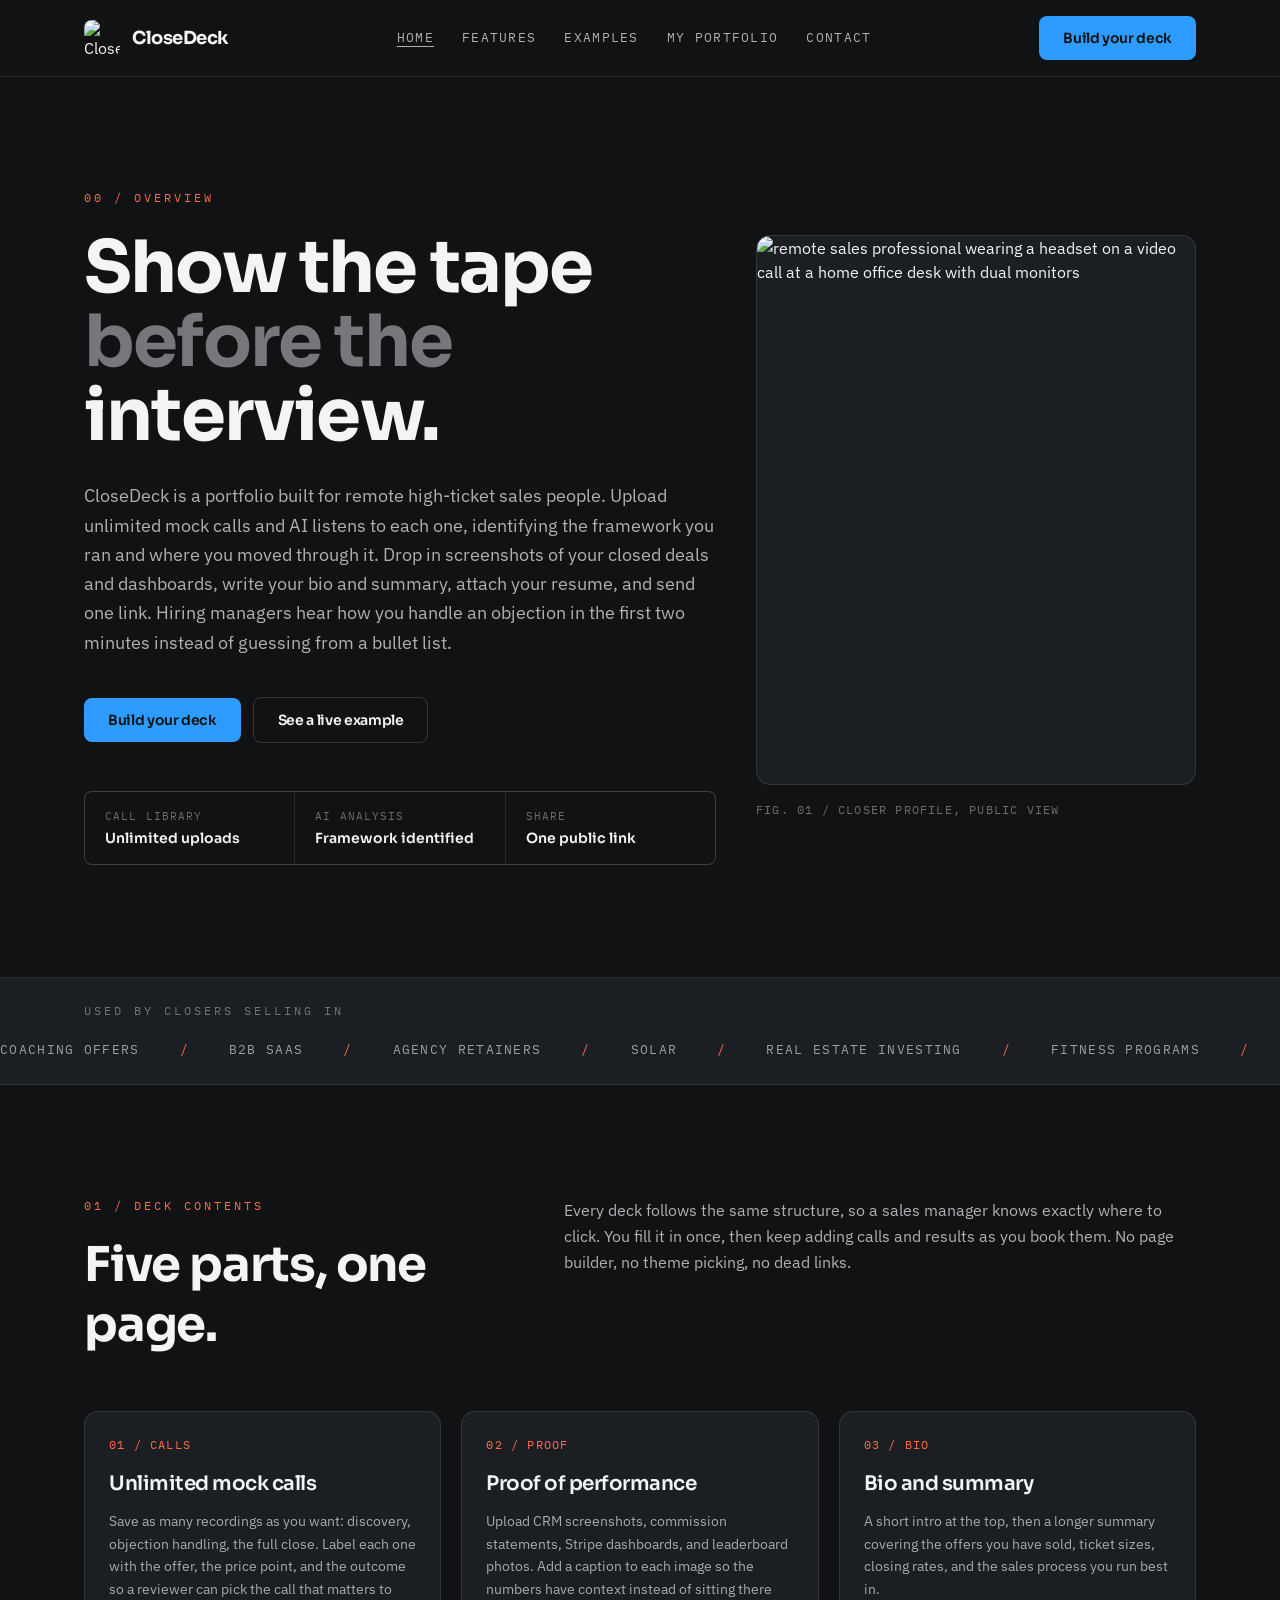
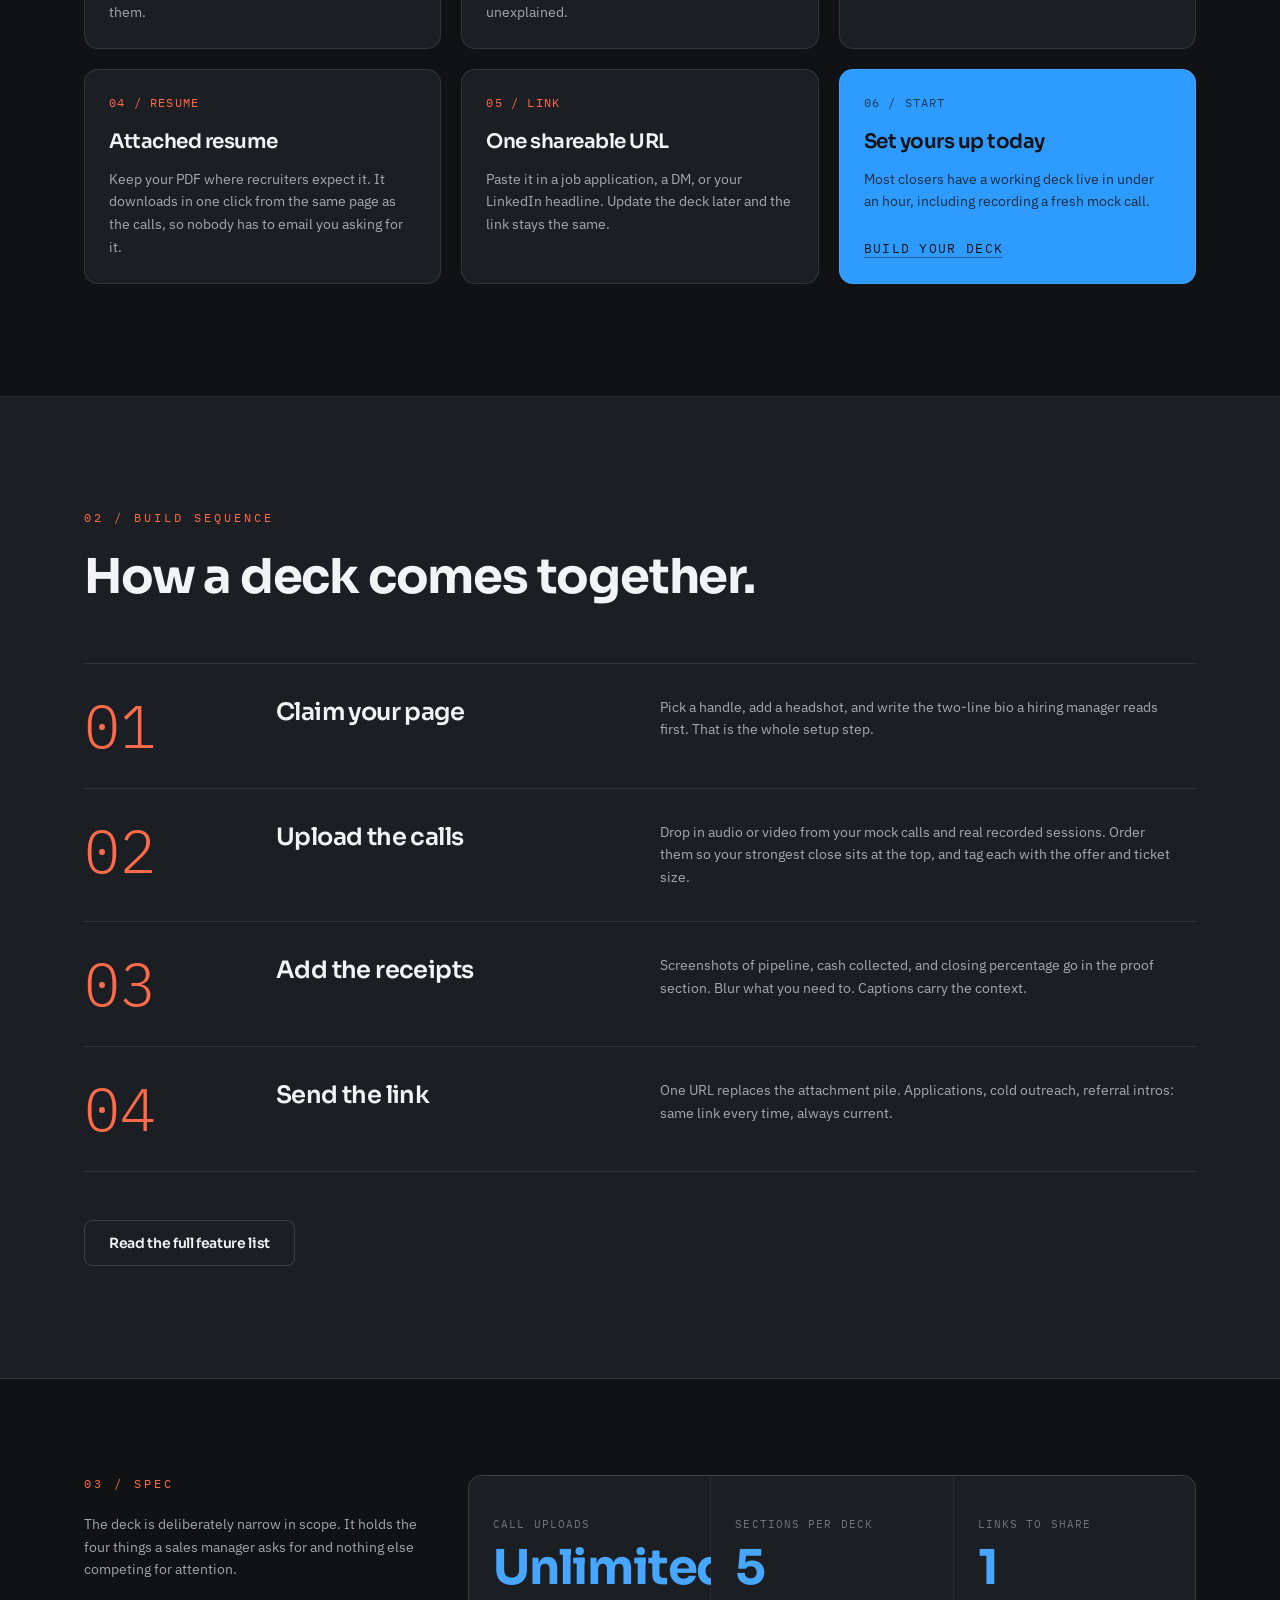
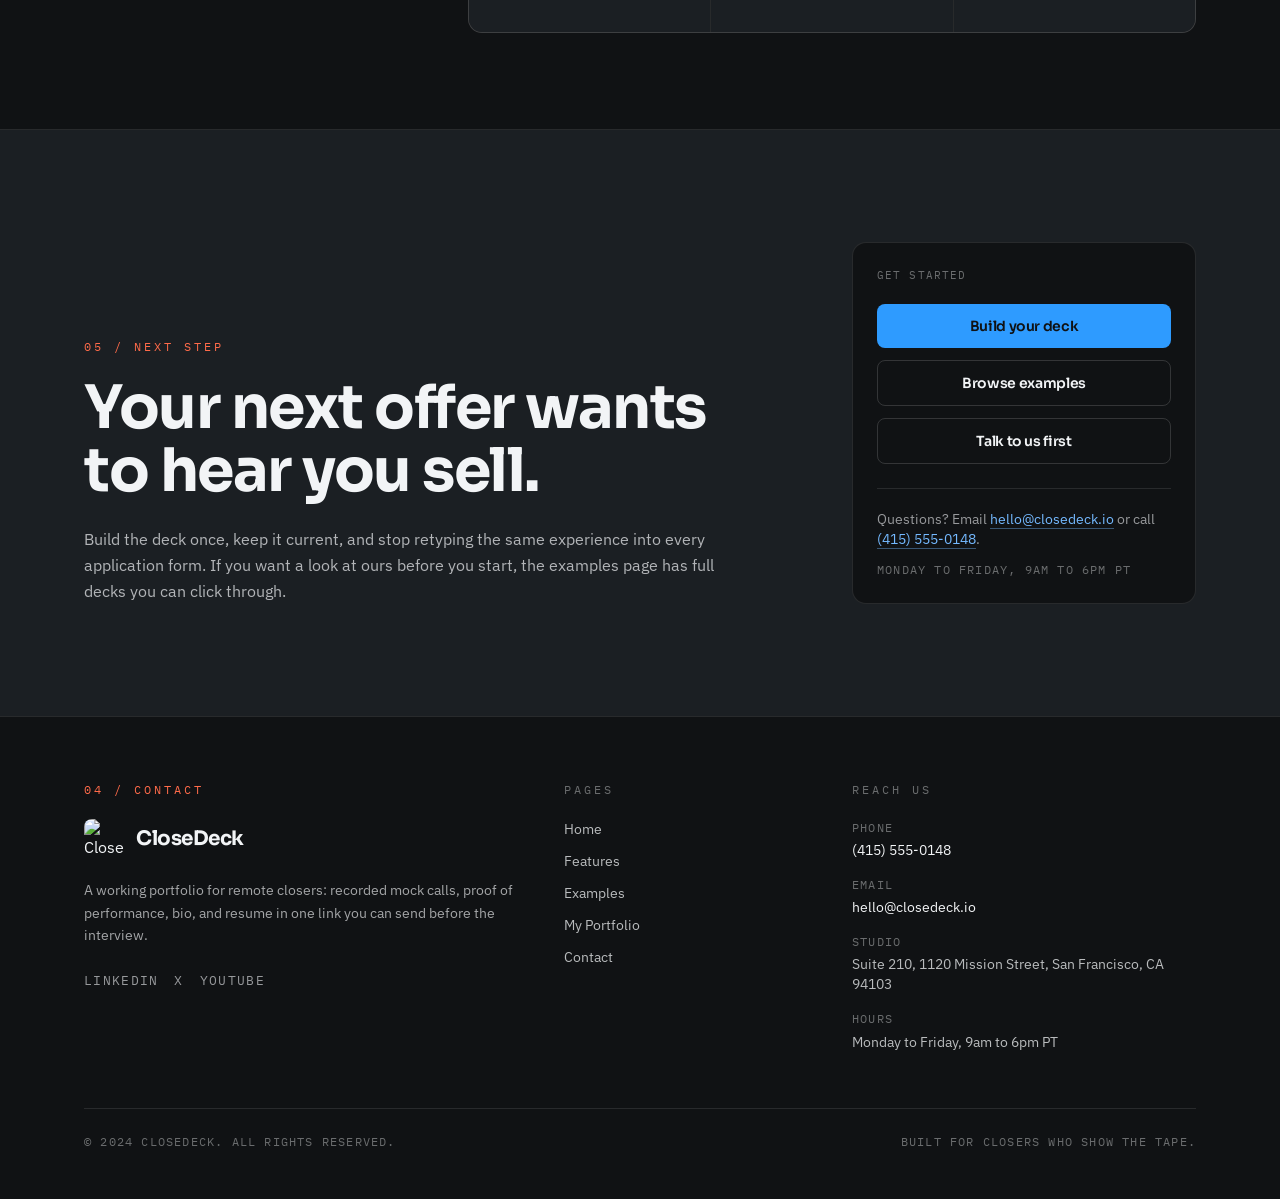
==== commit fc810782: "Update copy on / via Tibly" ====
--- a/index.html
+++ b/index.html
@@ -25,7 +25,7 @@
 <script>document.addEventListener('input',function(e){var t=e.target;if(!t||t.type!=='range')return;var c=t.closest&&t.closest('.tibly-ba');if(c)c.style.setProperty('--ba',t.value+'%')});document.addEventListener('pointerdown',function(e){var c=e.target.closest&&e.target.closest('.tibly-ba');if(!c||e.button>0)return;e.preventDefault();var inp=c.querySelector('input[type=range]');var set=function(x){var r=c.getBoundingClientRect();if(!r.width)return;var p=Math.max(0,Math.min(100,(x-r.left)*100/r.width));c.style.setProperty('--ba',p+'%');if(inp)inp.value=Math.round(p)};set(e.clientX);var mv=function(ev){set(ev.clientX)};var up=function(){document.removeEventListener('pointermove',mv);document.removeEventListener('pointerup',up);document.removeEventListener('pointercancel',up)};document.addEventListener('pointermove',mv);document.addEventListener('pointerup',up);document.addEventListener('pointercancel',up)});document.addEventListener('click',function(e){var im=e.target.closest&&e.target.closest('[data-lightbox]');if(!im||!(im.currentSrc||im.src))return;e.preventDefault();var o=document.createElement('div');o.className='tibly-lb';var big=document.createElement('img');big.src=im.currentSrc||im.src;big.alt=im.alt||'';o.appendChild(big);o.addEventListener('click',function(){o.remove()});document.addEventListener('keydown',function esc(ev){if(ev.key==='Escape'){o.remove();document.removeEventListener('keydown',esc)}});document.body.appendChild(o)});document.addEventListener('click',function(e){var x=e.target.closest&&e.target.closest('[data-announce-close]');if(!x)return;var b=x.closest('[data-announce]');if(b){b.style.display='none';try{sessionStorage.setItem('tibly-announce','1')}catch(_){}}});addEventListener('DOMContentLoaded',function(){try{if(sessionStorage.getItem('tibly-announce')==='1'){var b=document.querySelector('[data-announce]');if(b)b.style.display='none'}}catch(_){}if('IntersectionObserver' in window&&!matchMedia('(prefers-reduced-motion:reduce)').matches){var els=document.querySelectorAll('[data-count]');if(els.length){var io=new IntersectionObserver(function(es){es.forEach(function(en){if(!en.isIntersecting)return;io.unobserve(en.target);var el=en.target,s=el.textContent||'',m=s.match(/[\d,]*\d(?:\.\d+)?/);if(!m)return;var raw=m[0],num=parseFloat(raw.replace(/,/g,''));if(!isFinite(num))return;var pre=s.slice(0,m.index),post=s.slice(m.index+raw.length),grp=raw.indexOf(',')>=0,dec=(raw.split('.')[1]||'').length,t0=performance.now();requestAnimationFrame(function tick(now){var p=Math.min((now-t0)/1400,1);p=1-Math.pow(1-p,3);var v=(num*p).toFixed(dec);if(grp)v=Number(v).toLocaleString('en-US',{minimumFractionDigits:dec});el.textContent=pre+v+post;if(p<1)requestAnimationFrame(tick)})})},{rootMargin:'0px 0px -10% 0px'});els.forEach(function(el){io.observe(el)})}}var badge=document.querySelector('[data-tibly-open]');if(badge){var src=document.querySelector('[data-tibly-field="hours"]');var txt=(src&&src.textContent||'').toLowerCase();var days=['sun','mon','tue','wed','thu','fri','sat'];var toMin=function(h,mm,ap){h=+h;mm=+(mm||0);if(ap==='pm'&&h!==12)h+=12;if(ap==='am'&&h===12)h=0;return h*60+mm};var spans=[];var re=/(sun|mon|tue|wed|thu|fri|sat|daily|every ?day)[a-z]*\s*(?:[-\u2013\u2014]\s*(sun|mon|tue|wed|thu|fri|sat)[a-z]*)?\s*:?\s*(\d{1,2})(?::(\d{2}))?\s*(am|pm)?\s*[-\u2013\u2014]\s*(\d{1,2})(?::(\d{2}))?\s*(am|pm)?/g,mm;while((mm=re.exec(txt))){var d1=mm[1].slice(0,3),d2=mm[2],ap1=mm[5]||(mm[8]==='pm'&&+mm[3]<=+mm[6]?'am':mm[8]),o=toMin(mm[3],mm[4],ap1),c=toMin(mm[6],mm[7],mm[8]);var from=d1==='dai'||d1==='eve'?0:days.indexOf(d1),to=d2?days.indexOf(d2.slice(0,3)):(d1==='dai'||d1==='eve'?6:from);if(from<0)continue;for(var d=from;;d=(d+1)%7){spans.push([d,o,c]);if(d===to)break}}if(spans.length){var now=new Date(),cur=now.getDay(),min=now.getHours()*60+now.getMinutes();var open=spans.some(function(s){return s[0]===cur&&min>=s[1]&&min<s[2]});badge.textContent=open?(badge.getAttribute('data-open-text')||'Open now'):(badge.getAttribute('data-closed-text')||'Closed now');badge.setAttribute('data-state',open?'open':'closed');badge.hidden=false}}});</script>
 <style>header a[aria-current="page"]:not(:has(img,svg)){text-decoration:underline;text-underline-offset:4px;text-decoration-thickness:1px}</style>
 <style>#nav-open~[class*="peer-checked:"][class*="fixed"]{min-height:100vh;min-height:100dvh}@media (prefers-reduced-motion:no-preference){label[for="nav-open"] span{transition:transform .3s ease,opacity .2s ease}header:has(#nav-open:checked) label[for="nav-open"]:not([aria-label="Close" i]) span:not(:has(span)):nth-of-type(1){transform:translateY(8px) rotate(45deg)}header:has(#nav-open:checked) label[for="nav-open"]:not([aria-label="Close" i]) span:not(:has(span)):nth-of-type(2){opacity:0}header:has(#nav-open:checked) label[for="nav-open"]:not([aria-label="Close" i]) span:not(:has(span)):nth-of-type(3){transform:translateY(-8px) rotate(-45deg)}#nav-open:checked~[class*="peer-checked:"]{animation:tibly-nav-in .25s ease}#nav-open:checked~[class*="peer-checked:"] label[for="nav-open"]{display:inline-block;animation:tibly-x-in .35s ease}@keyframes tibly-nav-in{from{opacity:0;transform:translateY(10px)}}@keyframes tibly-x-in{from{opacity:0;transform:rotate(-90deg) scale(.6)}}}</style>
-<link rel="stylesheet" href="/styles.css?v=9461e3ff">
+<link rel="stylesheet" href="/styles.css?v=a35ebf74">
 </head>
 <body>
 <!-- block:header -->
@@ -86,26 +86,25 @@
 </header>
 <!-- /block:header -->
 <!-- block:split-hero -->
-<section class="relative overflow-hidden border-b border-white/10 bg-night font-body text-ink" data-block="split-hero">
-  <div class="mx-auto w-full max-w-6xl px-5 py-16 md:py-28">
+<section class="relative overflow-hidden border-b border-white/10 bg-night font-body text-ink" data-block="split-hero"><div class="mx-auto w-full max-w-6xl px-5 py-16 md:py-28">
     <div class="grid grid-cols-1 items-center gap-12 md:grid-cols-12 md:gap-10">
 
       <div class="md:col-span-7">
         <p class="font-mono text-[12px] uppercase tracking-[0.25em] text-accent-500">00 / Overview</p>
 
         <h1 class="mt-6 font-display text-4xl font-bold leading-[1.03] tracking-tight sm:text-5xl md:text-7xl">
-          Show the tape<br class="hidden sm:block">
-          <span class="text-ink/45">before the</span><br class="hidden sm:block">
+          Show the tape<br class="hidden sm:block"/>
+          <span class="text-ink/45">before the</span><br class="hidden sm:block"/>
           interview.
         </h1>
 
         <p class="mt-7 max-w-prose text-base leading-relaxed text-ink/70 md:text-lg">
-          <span data-tibly-field="business-name">CloseDeck</span> is a portfolio built for remote high-ticket sales people. Upload unlimited mock calls, drop in screenshots of your closed deals and dashboards, write your bio and summary, attach your resume, and send one link. Hiring managers hear how you handle an objection in the first two minutes instead of guessing from a bullet list.
+          <span data-tibly-field="business-name">CloseDeck</span> is a portfolio built for remote high-ticket sales people. Upload unlimited mock calls and AI listens to each one, identifying the framework you ran and where you moved through it. Drop in screenshots of your closed deals and dashboards, write your bio and summary, attach your resume, and send one link. Hiring managers hear how you handle an objection in the first two minutes instead of guessing from a bullet list.
         </p>
 
         <div class="mt-10 flex flex-col gap-3 sm:flex-row sm:items-center">
-          <a href="/portfolio" class="btn w-full sm:w-auto">Build your deck</a>
-          <a href="/examples" class="btn-secondary w-full sm:w-auto">See a live example</a>
+          <a class="btn w-full sm:w-auto" href="/portfolio">Build your deck</a>
+          <a class="btn-secondary w-full sm:w-auto" href="/examples">See a live example</a>
         </div>
 
         <dl class="mt-12 grid grid-cols-1 gap-px overflow-hidden rounded-md border border-white/10 bg-white/10 sm:grid-cols-3">
@@ -114,8 +113,8 @@
             <dd class="mt-1 font-display text-sm font-semibold">Unlimited uploads</dd>
           </div>
           <div class="bg-night px-5 py-4">
-            <dt class="font-mono text-[11px] uppercase tracking-widest text-ink/40">Proof</dt>
-            <dd class="mt-1 font-display text-sm font-semibold">Images and figures</dd>
+            <dt class="font-mono text-[11px] uppercase tracking-widest text-ink/40">AI analysis</dt>
+            <dd class="mt-1 font-display text-sm font-semibold">Framework identified</dd>
           </div>
           <div class="bg-night px-5 py-4">
             <dt class="font-mono text-[11px] uppercase tracking-widest text-ink/40">Share</dt>
@@ -126,15 +125,13 @@
 
       <div class="md:col-span-5">
         <div class="overflow-hidden rounded-lg border border-white/10 bg-surface">
-          <img loading="lazy" src="https://images.pexels.com/photos/36712968/pexels-photo-36712968.jpeg?auto=compress&cs=tinysrgb&h=650&w=940" alt="remote sales professional wearing a headset on a video call at a home office desk with dual monitors"
-               class="h-full w-full object-cover aspect-[4/5] animate-kenburns">
+          <img loading="lazy" src="https://images.pexels.com/photos/36712968/pexels-photo-36712968.jpeg?auto=compress&amp;cs=tinysrgb&amp;h=650&amp;w=940" alt="remote sales professional wearing a headset on a video call at a home office desk with dual monitors" class="h-full w-full object-cover aspect-[4/5] animate-kenburns"/>
         </div>
         <p class="mt-4 font-mono text-[12px] uppercase tracking-widest text-ink/40">Fig. 01 / Closer profile, public view</p>
       </div>
 
     </div>
-  </div>
-</section>
+  </div></section>
 <!-- /block:split-hero -->
 <!-- block:trust-bar -->
 <section class="border-b border-white/10 bg-surface py-6 font-body text-ink" data-block="trust-bar">
--- a/styles.css
+++ b/styles.css
@@ -1,2 +1,2 @@
 /*! tailwindcss v4.3.2 | MIT License | https://tailwindcss.com */
-@layer properties{@supports (((-webkit-hyphens:none)) and (not (margin-trim:inline))) or ((-moz-orient:inline) and (not (color:rgb(from red r g b)))){*,:before,:after,::backdrop{--tw-space-y-reverse:0;--tw-divide-y-reverse:0;--tw-border-style:solid;--tw-leading:initial;--tw-font-weight:initial;--tw-tracking:initial;--tw-duration:initial;--tw-scale-x:1;--tw-scale-y:1;--tw-scale-z:1;--tw-outline-style:solid}}}@layer theme{:root,:host{--font-sans:ui-sans-serif, system-ui, sans-serif, "Apple Color Emoji", "Segoe UI Emoji", "Segoe UI Symbol", "Noto Color Emoji";--font-mono:"IBM Plex Mono", ui-monospace, SFMono-Regular, monospace;--color-white:#fff;--spacing:.25rem;--container-xs:20rem;--container-2xl:42rem;--container-3xl:48rem;--container-6xl:72rem;--text-sm:.875rem;--text-sm--line-height:calc(1.25 / .875);--text-base:1rem;--text-base--line-height:calc(1.5 / 1);--text-lg:1.125rem;--text-lg--line-height:calc(1.75 / 1.125);--text-xl:1.25rem;--text-xl--line-height:calc(1.75 / 1.25);--text-2xl:1.5rem;--text-2xl--line-height:calc(2 / 1.5);--text-3xl:1.875rem;--text-3xl--line-height:calc(2.25 / 1.875);--text-4xl:2.25rem;--text-4xl--line-height:calc(2.5 / 2.25);--text-5xl:3rem;--text-5xl--line-height:1;--text-6xl:3.75rem;--text-6xl--line-height:1;--text-7xl:4.5rem;--text-7xl--line-height:1;--font-weight-light:300;--font-weight-semibold:600;--font-weight-bold:700;--tracking-tight:-.025em;--tracking-normal:0em;--tracking-widest:.1em;--leading-tight:1.25;--leading-relaxed:1.625;--radius-sm:4px;--radius-md:8px;--radius-lg:14px;--aspect-video:16 / 9;--default-transition-duration:.15s;--default-transition-timing-function:cubic-bezier(.4, 0, .2, 1);--default-font-family:var(--font-sans);--default-mono-font-family:var(--font-mono);--color-night:#101214;--color-surface:#1b1f23;--color-ink:#f2f4f6;--color-brand-50:#eaf4ff;--color-brand-100:#d0e7ff;--color-brand-200:#a6d2ff;--color-brand-300:#74b9ff;--color-brand-400:#47a6ff;--color-brand-500:#2e9bff;--color-brand-600:#1b7fdb;--color-brand-700:#1463ac;--color-brand-800:#10497d;--color-brand-900:#0b3054;--color-accent-50:#fff1ed;--color-accent-100:#ffdfd6;--color-accent-200:#ffc0af;--color-accent-300:#ff9e85;--color-accent-400:#ff8464;--color-accent-500:#ff6b4a;--color-accent-600:#e5502f;--color-accent-700:#b93c21;--color-accent-800:#8a2c18;--color-accent-900:#5a1d10;--font-display:"Sora", "IBM Plex Sans", system-ui, sans-serif;--font-body:"IBM Plex Sans", system-ui, sans-serif;--animate-marquee:marquee 30s linear infinite;--animate-kenburns:kenburns 18s ease-in-out infinite alternate;--animate-float:float 6s ease-in-out infinite;--animate-pulse-soft:pulse-soft 4s ease-in-out infinite;--animate-spin-slow:spin-slow 24s linear infinite}}@layer base{*,:after,:before,::backdrop{box-sizing:border-box;border:0 solid;margin:0;padding:0}::file-selector-button{box-sizing:border-box;border:0 solid;margin:0;padding:0}html,:host{-webkit-text-size-adjust:100%;tab-size:4;line-height:1.5;font-family:var(--default-font-family,ui-sans-serif, system-ui, sans-serif, "Apple Color Emoji", "Segoe UI Emoji", "Segoe UI Symbol", "Noto Color Emoji");font-feature-settings:var(--default-font-feature-settings,normal);font-variation-settings:var(--default-font-variation-settings,normal);-webkit-tap-highlight-color:transparent}hr{height:0;color:inherit;border-top-width:1px}abbr:where([title]){-webkit-text-decoration:underline dotted;text-decoration:underline dotted}h1,h2,h3,h4,h5,h6{font-size:inherit;font-weight:inherit}a{color:inherit;-webkit-text-decoration:inherit;-webkit-text-decoration:inherit;-webkit-text-decoration:inherit;text-decoration:inherit}b,strong{font-weight:bolder}code,kbd,samp,pre{font-family:var(--default-mono-font-family,ui-monospace, SFMono-Regular, Menlo, Monaco, Consolas, "Liberation Mono", "Courier New", monospace);font-feature-settings:var(--default-mono-font-feature-settings,normal);font-variation-settings:var(--default-mono-font-variation-settings,normal);font-size:1em}small{font-size:80%}sub,sup{vertical-align:baseline;font-size:75%;line-height:0;position:relative}sub{bottom:-.25em}sup{top:-.5em}table{text-indent:0;border-color:inherit;border-collapse:collapse}:-moz-focusring{outline:auto}progress{vertical-align:baseline}summary{display:list-item}ol,ul,menu{list-style:none}img,svg,video,canvas,audio,iframe,embed,object{vertical-align:middle;display:block}img,video{max-width:100%;height:auto}button,input,select,optgroup,textarea{font:inherit;font-feature-settings:inherit;font-variation-settings:inherit;letter-spacing:inherit;color:inherit;opacity:1;background-color:#0000;border-radius:0}::file-selector-button{font:inherit;font-feature-settings:inherit;font-variation-settings:inherit;letter-spacing:inherit;color:inherit;opacity:1;background-color:#0000;border-radius:0}:where(select:is([multiple],[size])) optgroup{font-weight:bolder}:where(select:is([multiple],[size])) optgroup option{padding-inline-start:20px}::file-selector-button{margin-inline-end:4px}::placeholder{opacity:1}@supports (not ((-webkit-appearance:-apple-pay-button))) or (contain-intrinsic-size:1px){::placeholder{color:currentColor}@supports (color:color-mix(in lab, red, red)){::placeholder{color:color-mix(in oklab, currentcolor 50%, transparent)}}}textarea{resize:vertical}::-webkit-search-decoration{-webkit-appearance:none}::-webkit-date-and-time-value{min-height:1lh;text-align:inherit}::-webkit-datetime-edit{display:inline-flex}::-webkit-datetime-edit-fields-wrapper{padding:0}::-webkit-datetime-edit{padding-block:0}::-webkit-datetime-edit-year-field{padding-block:0}::-webkit-datetime-edit-month-field{padding-block:0}::-webkit-datetime-edit-day-field{padding-block:0}::-webkit-datetime-edit-hour-field{padding-block:0}::-webkit-datetime-edit-minute-field{padding-block:0}::-webkit-datetime-edit-second-field{padding-block:0}::-webkit-datetime-edit-millisecond-field{padding-block:0}::-webkit-datetime-edit-meridiem-field{padding-block:0}::-webkit-calendar-picker-indicator{line-height:1}:-moz-ui-invalid{box-shadow:none}button,input:where([type=button],[type=reset],[type=submit]){appearance:button}::file-selector-button{appearance:button}::-webkit-inner-spin-button{height:auto}::-webkit-outer-spin-button{height:auto}[hidden]:where(:not([hidden=until-found])){display:none!important}}@layer components{.btn{justify-content:center;align-items:center;gap:calc(var(--spacing) * 2);border-radius:var(--radius-md);background-color:var(--color-brand-500);padding-inline:calc(var(--spacing) * 6);padding-block:calc(var(--spacing) * 3);font-family:var(--font-display);font-size:var(--text-sm);line-height:var(--tw-leading,var(--text-sm--line-height));--tw-font-weight:var(--font-weight-semibold);font-weight:var(--font-weight-semibold);--tw-tracking:var(--tracking-tight);letter-spacing:var(--tracking-tight);color:var(--color-night);transition-property:color,background-color,border-color,outline-color,text-decoration-color,fill,stroke,--tw-gradient-from,--tw-gradient-via,--tw-gradient-to;transition-timing-function:var(--tw-ease,var(--default-transition-timing-function));transition-duration:var(--tw-duration,var(--default-transition-duration));--tw-duration:.2s;transition-duration:.2s;display:inline-flex}@media (hover:hover){.btn:hover{background-color:var(--color-brand-400)}}.btn:focus-visible{outline-style:var(--tw-outline-style);outline-offset:2px;outline-width:2px;outline-color:var(--color-brand-300)}.btn-secondary{justify-content:center;align-items:center;gap:calc(var(--spacing) * 2);border-radius:var(--radius-md);border-style:var(--tw-border-style);border-width:1px;border-color:#ffffff26;display:inline-flex}@supports (color:color-mix(in lab, red, red)){.btn-secondary{border-color:color-mix(in oklab, var(--color-white) 15%, transparent)}}.btn-secondary{padding-inline:calc(var(--spacing) * 6);padding-block:calc(var(--spacing) * 3);font-family:var(--font-display);font-size:var(--text-sm);line-height:var(--tw-leading,var(--text-sm--line-height));--tw-font-weight:var(--font-weight-semibold);font-weight:var(--font-weight-semibold);--tw-tracking:var(--tracking-tight);letter-spacing:var(--tracking-tight);color:var(--color-ink);transition-property:color,background-color,border-color,outline-color,text-decoration-color,fill,stroke,--tw-gradient-from,--tw-gradient-via,--tw-gradient-to;transition-timing-function:var(--tw-ease,var(--default-transition-timing-function));transition-duration:var(--tw-duration,var(--default-transition-duration));--tw-duration:.2s;background-color:#0000;transition-duration:.2s}@media (hover:hover){.btn-secondary:hover{border-color:var(--color-brand-400);color:var(--color-brand-300)}}.btn-secondary:focus-visible{outline-style:var(--tw-outline-style);outline-offset:2px;outline-width:2px;outline-color:var(--color-brand-300)}.card{border-radius:var(--radius-lg);border-style:var(--tw-border-style);border-width:1px;border-color:#ffffff1a}@supports (color:color-mix(in lab, red, red)){.card{border-color:color-mix(in oklab, var(--color-white) 10%, transparent)}}.card{background-color:var(--color-surface);padding:calc(var(--spacing) * 6);transition-property:color,background-color,border-color,outline-color,text-decoration-color,fill,stroke,--tw-gradient-from,--tw-gradient-via,--tw-gradient-to;transition-timing-function:var(--tw-ease,var(--default-transition-timing-function));transition-duration:var(--tw-duration,var(--default-transition-duration));--tw-duration:.2s;transition-duration:.2s}@media (hover:hover){.card:hover{border-color:#ffffff40}@supports (color:color-mix(in lab, red, red)){.card:hover{border-color:color-mix(in oklab, var(--color-white) 25%, transparent)}}}}@layer utilities{.sr-only{clip-path:inset(50%);white-space:nowrap;border-width:0;width:1px;height:1px;margin:-1px;padding:0;position:absolute;overflow:hidden}.absolute{position:absolute}.fixed{position:fixed}.relative{position:relative}.sticky{position:sticky}.inset-0{inset:0}.inset-x-0{inset-inline:0}.top-0{top:0}.bottom-0{bottom:0}.z-40{z-index:40}.z-50{z-index:50}.mx-auto{margin-inline:auto}.mt-1{margin-top:var(--spacing)}.mt-1\.5{margin-top:calc(var(--spacing) * 1.5)}.mt-2{margin-top:calc(var(--spacing) * 2)}.mt-3{margin-top:calc(var(--spacing) * 3)}.mt-4{margin-top:calc(var(--spacing) * 4)}.mt-5{margin-top:calc(var(--spacing) * 5)}.mt-6{margin-top:calc(var(--spacing) * 6)}.mt-7{margin-top:calc(var(--spacing) * 7)}.mt-8{margin-top:calc(var(--spacing) * 8)}.mt-9{margin-top:calc(var(--spacing) * 9)}.mt-10{margin-top:calc(var(--spacing) * 10)}.mt-12{margin-top:calc(var(--spacing) * 12)}.mt-14{margin-top:calc(var(--spacing) * 14)}.mt-16{margin-top:calc(var(--spacing) * 16)}.mt-auto{margin-top:auto}.-mr-2{margin-right:calc(var(--spacing) * -2)}.mb-4{margin-bottom:calc(var(--spacing) * 4)}.ml-2{margin-left:calc(var(--spacing) * 2)}.block{display:block}.contents{display:contents}.flex{display:flex}.grid{display:grid}.hidden{display:none}.inline{display:inline}.inline-block{display:inline-block}.inline-flex{display:inline-flex}.aspect-\[3\/2\]{aspect-ratio:3/2}.aspect-\[4\/3\]{aspect-ratio:4/3}.aspect-\[4\/5\]{aspect-ratio:4/5}.aspect-video{aspect-ratio:var(--aspect-video)}.h-7{height:calc(var(--spacing) * 7)}.h-9{height:calc(var(--spacing) * 9)}.h-10{height:calc(var(--spacing) * 10)}.h-full{height:100%}.h-px{height:1px}.min-h-64{min-height:calc(var(--spacing) * 64)}.w-6{width:calc(var(--spacing) * 6)}.w-7{width:calc(var(--spacing) * 7)}.w-9{width:calc(var(--spacing) * 9)}.w-10{width:calc(var(--spacing) * 10)}.w-full{width:100%}.w-max{width:max-content}.max-w-2xl{max-width:var(--container-2xl)}.max-w-3xl{max-width:var(--container-3xl)}.max-w-6xl{max-width:var(--container-6xl)}.max-w-prose{max-width:65ch}.max-w-xs{max-width:var(--container-xs)}.flex-1{flex:1}.shrink-0{flex-shrink:0}.animate-kenburns{animation:var(--animate-kenburns)}.animate-marquee{animation:var(--animate-marquee)}.cursor-pointer{cursor:pointer}.columns-2{columns:2}.break-inside-avoid{break-inside:avoid}.grid-cols-1{grid-template-columns:repeat(1,minmax(0,1fr))}.flex-col{flex-direction:column}.flex-wrap{flex-wrap:wrap}.items-baseline{align-items:baseline}.items-center{align-items:center}.items-end{align-items:flex-end}.items-start{align-items:flex-start}.justify-between{justify-content:space-between}.justify-center{justify-content:center}.gap-1{gap:var(--spacing)}.gap-2{gap:calc(var(--spacing) * 2)}.gap-3{gap:calc(var(--spacing) * 3)}.gap-4{gap:calc(var(--spacing) * 4)}.gap-5{gap:calc(var(--spacing) * 5)}.gap-6{gap:calc(var(--spacing) * 6)}.gap-7{gap:calc(var(--spacing) * 7)}.gap-8{gap:calc(var(--spacing) * 8)}.gap-10{gap:calc(var(--spacing) * 10)}.gap-12{gap:calc(var(--spacing) * 12)}.gap-14{gap:calc(var(--spacing) * 14)}.gap-px{gap:1px}:where(.space-y-3>:not(:last-child)){--tw-space-y-reverse:0;margin-block-start:calc(calc(var(--spacing) * 3) * var(--tw-space-y-reverse));margin-block-end:calc(calc(var(--spacing) * 3) * calc(1 - var(--tw-space-y-reverse)))}:where(.space-y-4>:not(:last-child)){--tw-space-y-reverse:0;margin-block-start:calc(calc(var(--spacing) * 4) * var(--tw-space-y-reverse));margin-block-end:calc(calc(var(--spacing) * 4) * calc(1 - var(--tw-space-y-reverse)))}.gap-x-8{column-gap:calc(var(--spacing) * 8)}.gap-y-3{row-gap:calc(var(--spacing) * 3)}:where(.divide-y>:not(:last-child)){--tw-divide-y-reverse:0;border-bottom-style:var(--tw-border-style);border-top-style:var(--tw-border-style);border-top-width:calc(1px * var(--tw-divide-y-reverse));border-bottom-width:calc(1px * calc(1 - var(--tw-divide-y-reverse)))}:where(.divide-white\/10>:not(:last-child)){border-color:#ffffff1a}@supports (color:color-mix(in lab, red, red)){:where(.divide-white\/10>:not(:last-child)){border-color:color-mix(in oklab, var(--color-white) 10%, transparent)}}.overflow-hidden{overflow:hidden}.rounded-lg{border-radius:var(--radius-lg)}.rounded-md{border-radius:var(--radius-md)}.rounded-sm{border-radius:var(--radius-sm)}.border{border-style:var(--tw-border-style);border-width:1px}.border-0{border-style:var(--tw-border-style);border-width:0}.border-y{border-block-style:var(--tw-border-style);border-block-width:1px}.border-t{border-top-style:var(--tw-border-style);border-top-width:1px}.border-b{border-bottom-style:var(--tw-border-style);border-bottom-width:1px}.border-night\/30{border-color:#1012144d}@supports (color:color-mix(in lab, red, red)){.border-night\/30{border-color:color-mix(in oklab, var(--color-night) 30%, transparent)}}.border-white\/10{border-color:#ffffff1a}@supports (color:color-mix(in lab, red, red)){.border-white\/10{border-color:color-mix(in oklab, var(--color-white) 10%, transparent)}}.border-white\/15{border-color:#ffffff26}@supports (color:color-mix(in lab, red, red)){.border-white\/15{border-color:color-mix(in oklab, var(--color-white) 15%, transparent)}}.bg-brand-500{background-color:var(--color-brand-500)}.bg-ink{background-color:var(--color-ink)}.bg-night{background-color:var(--color-night)}.bg-night\/80{background-color:#101214cc}@supports (color:color-mix(in lab, red, red)){.bg-night\/80{background-color:color-mix(in oklab, var(--color-night) 80%, transparent)}}.bg-night\/85{background-color:#101214d9}@supports (color:color-mix(in lab, red, red)){.bg-night\/85{background-color:color-mix(in oklab, var(--color-night) 85%, transparent)}}.bg-night\/95{background-color:#101214f2}@supports (color:color-mix(in lab, red, red)){.bg-night\/95{background-color:color-mix(in oklab, var(--color-night) 95%, transparent)}}.bg-surface{background-color:var(--color-surface)}.bg-white\/10{background-color:#ffffff1a}@supports (color:color-mix(in lab, red, red)){.bg-white\/10{background-color:color-mix(in oklab, var(--color-white) 10%, transparent)}}.bg-cover{background-size:cover}.bg-center{background-position:50%}.object-cover{object-fit:cover}.p-0{padding:0}.p-2{padding:calc(var(--spacing) * 2)}.p-3{padding:calc(var(--spacing) * 3)}.p-5{padding:calc(var(--spacing) * 5)}.p-6{padding:calc(var(--spacing) * 6)}.p-7{padding:calc(var(--spacing) * 7)}.p-8{padding:calc(var(--spacing) * 8)}.px-2{padding-inline:calc(var(--spacing) * 2)}.px-4{padding-inline:calc(var(--spacing) * 4)}.px-5{padding-inline:calc(var(--spacing) * 5)}.px-6{padding-inline:calc(var(--spacing) * 6)}.py-0\.5{padding-block:calc(var(--spacing) * .5)}.py-3{padding-block:calc(var(--spacing) * 3)}.py-4{padding-block:calc(var(--spacing) * 4)}.py-6{padding-block:calc(var(--spacing) * 6)}.py-8{padding-block:calc(var(--spacing) * 8)}.py-10{padding-block:calc(var(--spacing) * 10)}.py-12{padding-block:calc(var(--spacing) * 12)}.py-16{padding-block:calc(var(--spacing) * 16)}.py-20{padding-block:calc(var(--spacing) * 20)}.pt-3{padding-top:calc(var(--spacing) * 3)}.pt-4{padding-top:calc(var(--spacing) * 4)}.pt-5{padding-top:calc(var(--spacing) * 5)}.pt-6{padding-top:calc(var(--spacing) * 6)}.pt-10{padding-top:calc(var(--spacing) * 10)}.pt-16{padding-top:calc(var(--spacing) * 16)}.pr-10{padding-right:calc(var(--spacing) * 10)}.pb-5{padding-bottom:calc(var(--spacing) * 5)}.pb-16{padding-bottom:calc(var(--spacing) * 16)}.pb-20{padding-bottom:calc(var(--spacing) * 20)}.pb-24{padding-bottom:calc(var(--spacing) * 24)}.font-body{font-family:var(--font-body)}.font-display{font-family:var(--font-display)}.font-mono{font-family:var(--font-mono)}.text-2xl{font-size:var(--text-2xl);line-height:var(--tw-leading,var(--text-2xl--line-height))}.text-3xl{font-size:var(--text-3xl);line-height:var(--tw-leading,var(--text-3xl--line-height))}.text-4xl{font-size:var(--text-4xl);line-height:var(--tw-leading,var(--text-4xl--line-height))}.text-base{font-size:var(--text-base);line-height:var(--tw-leading,var(--text-base--line-height))}.text-lg{font-size:var(--text-lg);line-height:var(--tw-leading,var(--text-lg--line-height))}.text-sm{font-size:var(--text-sm);line-height:var(--tw-leading,var(--text-sm--line-height))}.text-xl{font-size:var(--text-xl);line-height:var(--tw-leading,var(--text-xl--line-height))}.text-\[11px\]{font-size:11px}.text-\[12px\]{font-size:12px}.text-\[13px\]{font-size:13px}.leading-\[1\.03\]{--tw-leading:1.03;line-height:1.03}.leading-\[1\.05\]{--tw-leading:1.05;line-height:1.05}.leading-\[1\.08\]{--tw-leading:1.08;line-height:1.08}.leading-none{--tw-leading:1;line-height:1}.leading-relaxed{--tw-leading:var(--leading-relaxed);line-height:var(--leading-relaxed)}.leading-tight{--tw-leading:var(--leading-tight);line-height:var(--leading-tight)}.font-bold{--tw-font-weight:var(--font-weight-bold);font-weight:var(--font-weight-bold)}.font-light{--tw-font-weight:var(--font-weight-light);font-weight:var(--font-weight-light)}.font-semibold{--tw-font-weight:var(--font-weight-semibold);font-weight:var(--font-weight-semibold)}.tracking-\[0\.2em\]{--tw-tracking:.2em;letter-spacing:.2em}.tracking-\[0\.25em\]{--tw-tracking:.25em;letter-spacing:.25em}.tracking-normal{--tw-tracking:var(--tracking-normal);letter-spacing:var(--tracking-normal)}.tracking-tight{--tw-tracking:var(--tracking-tight);letter-spacing:var(--tracking-tight)}.tracking-widest{--tw-tracking:var(--tracking-widest);letter-spacing:var(--tracking-widest)}.break-words{overflow-wrap:break-word}.text-accent-500{color:var(--color-accent-500)}.text-brand-300{color:var(--color-brand-300)}.text-brand-400{color:var(--color-brand-400)}.text-brand-500{color:var(--color-brand-500)}.text-ink{color:var(--color-ink)}.text-ink\/30{color:#f2f4f64d}@supports (color:color-mix(in lab, red, red)){.text-ink\/30{color:color-mix(in oklab, var(--color-ink) 30%, transparent)}}.text-ink\/35{color:#f2f4f659}@supports (color:color-mix(in lab, red, red)){.text-ink\/35{color:color-mix(in oklab, var(--color-ink) 35%, transparent)}}.text-ink\/40{color:#f2f4f666}@supports (color:color-mix(in lab, red, red)){.text-ink\/40{color:color-mix(in oklab, var(--color-ink) 40%, transparent)}}.text-ink\/45{color:#f2f4f673}@supports (color:color-mix(in lab, red, red)){.text-ink\/45{color:color-mix(in oklab, var(--color-ink) 45%, transparent)}}.text-ink\/60{color:#f2f4f699}@supports (color:color-mix(in lab, red, red)){.text-ink\/60{color:color-mix(in oklab, var(--color-ink) 60%, transparent)}}.text-ink\/65{color:#f2f4f6a6}@supports (color:color-mix(in lab, red, red)){.text-ink\/65{color:color-mix(in oklab, var(--color-ink) 65%, transparent)}}.text-ink\/70{color:#f2f4f6b3}@supports (color:color-mix(in lab, red, red)){.text-ink\/70{color:color-mix(in oklab, var(--color-ink) 70%, transparent)}}.text-ink\/75{color:#f2f4f6bf}@supports (color:color-mix(in lab, red, red)){.text-ink\/75{color:color-mix(in oklab, var(--color-ink) 75%, transparent)}}.text-ink\/80{color:#f2f4f6cc}@supports (color:color-mix(in lab, red, red)){.text-ink\/80{color:color-mix(in oklab, var(--color-ink) 80%, transparent)}}.text-night{color:var(--color-night)}.text-night\/55{color:#1012148c}@supports (color:color-mix(in lab, red, red)){.text-night\/55{color:color-mix(in oklab, var(--color-night) 55%, transparent)}}.text-night\/60{color:#10121499}@supports (color:color-mix(in lab, red, red)){.text-night\/60{color:color-mix(in oklab, var(--color-night) 60%, transparent)}}.text-night\/70{color:#101214b3}@supports (color:color-mix(in lab, red, red)){.text-night\/70{color:color-mix(in oklab, var(--color-night) 70%, transparent)}}.text-night\/75{color:#101214bf}@supports (color:color-mix(in lab, red, red)){.text-night\/75{color:color-mix(in oklab, var(--color-night) 75%, transparent)}}.text-night\/80{color:#101214cc}@supports (color:color-mix(in lab, red, red)){.text-night\/80{color:color-mix(in oklab, var(--color-night) 80%, transparent)}}.normal-case{text-transform:none}.uppercase{text-transform:uppercase}.underline{text-decoration-line:underline}.decoration-brand-300\/40{text-decoration-color:#74b9ff66}@supports (color:color-mix(in lab, red, red)){.decoration-brand-300\/40{-webkit-text-decoration-color:color-mix(in oklab, var(--color-brand-300) 40%, transparent);-webkit-text-decoration-color:color-mix(in oklab, var(--color-brand-300) 40%, transparent);text-decoration-color:color-mix(in oklab, var(--color-brand-300) 40%, transparent)}}.decoration-night\/40{text-decoration-color:#10121466}@supports (color:color-mix(in lab, red, red)){.decoration-night\/40{-webkit-text-decoration-color:color-mix(in oklab, var(--color-night) 40%, transparent);-webkit-text-decoration-color:color-mix(in oklab, var(--color-night) 40%, transparent);text-decoration-color:color-mix(in oklab, var(--color-night) 40%, transparent)}}.underline-offset-4{text-underline-offset:4px}.transition-colors{transition-property:color,background-color,border-color,outline-color,text-decoration-color,fill,stroke,--tw-gradient-from,--tw-gradient-via,--tw-gradient-to;transition-timing-function:var(--tw-ease,var(--default-transition-timing-function));transition-duration:var(--tw-duration,var(--default-transition-duration))}.transition-opacity{transition-property:opacity;transition-timing-function:var(--tw-ease,var(--default-transition-timing-function));transition-duration:var(--tw-duration,var(--default-transition-duration))}.transition-transform{transition-property:transform,translate,scale,rotate;transition-timing-function:var(--tw-ease,var(--default-transition-timing-function));transition-duration:var(--tw-duration,var(--default-transition-duration))}.duration-200{--tw-duration:.2s;transition-duration:.2s}.duration-500{--tw-duration:.5s;transition-duration:.5s}@media (hover:hover){.group-hover\:scale-105:is(:where(.group):hover *){--tw-scale-x:105%;--tw-scale-y:105%;--tw-scale-z:105%;scale:var(--tw-scale-x) var(--tw-scale-y)}.group-hover\:text-brand-300:is(:where(.group):hover *){color:var(--color-brand-300)}}.peer-checked\:flex:is(:where(.peer):checked~*){display:flex}.placeholder\:text-ink\/30::placeholder{color:#f2f4f64d}@supports (color:color-mix(in lab, red, red)){.placeholder\:text-ink\/30::placeholder{color:color-mix(in oklab, var(--color-ink) 30%, transparent)}}@media (hover:hover){.hover\:scale-105:hover{--tw-scale-x:105%;--tw-scale-y:105%;--tw-scale-z:105%;scale:var(--tw-scale-x) var(--tw-scale-y)}.hover\:border-night:hover{border-color:var(--color-night)}.hover\:border-white\/20:hover{border-color:#fff3}@supports (color:color-mix(in lab, red, red)){.hover\:border-white\/20:hover{border-color:color-mix(in oklab, var(--color-white) 20%, transparent)}}.hover\:border-white\/40:hover{border-color:#fff6}@supports (color:color-mix(in lab, red, red)){.hover\:border-white\/40:hover{border-color:color-mix(in oklab, var(--color-white) 40%, transparent)}}.hover\:bg-brand-400:hover{background-color:var(--color-brand-400)}.hover\:bg-night:hover{background-color:var(--color-night)}.hover\:bg-night\/10:hover{background-color:#1012141a}@supports (color:color-mix(in lab, red, red)){.hover\:bg-night\/10:hover{background-color:color-mix(in oklab, var(--color-night) 10%, transparent)}}.hover\:bg-night\/85:hover{background-color:#101214d9}@supports (color:color-mix(in lab, red, red)){.hover\:bg-night\/85:hover{background-color:color-mix(in oklab, var(--color-night) 85%, transparent)}}.hover\:text-brand-200:hover{color:var(--color-brand-200)}.hover\:text-brand-300:hover{color:var(--color-brand-300)}.hover\:underline:hover{text-decoration-line:underline}.hover\:decoration-brand-300:hover{-webkit-text-decoration-color:var(--color-brand-300);-webkit-text-decoration-color:var(--color-brand-300);text-decoration-color:var(--color-brand-300)}.hover\:decoration-night:hover{-webkit-text-decoration-color:var(--color-night);-webkit-text-decoration-color:var(--color-night);text-decoration-color:var(--color-night)}.hover\:opacity-70:hover{opacity:.7}}.focus\:border-brand-400:focus{border-color:var(--color-brand-400)}.focus\:outline-none:focus{--tw-outline-style:none;outline-style:none}.focus-visible\:outline-2:focus-visible{outline-style:var(--tw-outline-style);outline-width:2px}.focus-visible\:outline-offset-2:focus-visible{outline-offset:2px}.focus-visible\:outline-night:focus-visible{outline-color:var(--color-night)}.data-\[state\=closed\]\:bg-accent-500[data-state=closed]{background-color:var(--color-accent-500)}.data-\[state\=open\]\:border-brand-400[data-state=open]{border-color:var(--color-brand-400)}.data-\[state\=open\]\:border-brand-400\/50[data-state=open]{border-color:#47a6ff80}@supports (color:color-mix(in lab, red, red)){.data-\[state\=open\]\:border-brand-400\/50[data-state=open]{border-color:color-mix(in oklab, var(--color-brand-400) 50%, transparent)}}.data-\[state\=open\]\:bg-brand-400[data-state=open]{background-color:var(--color-brand-400)}.data-\[state\=open\]\:text-brand-300[data-state=open]{color:var(--color-brand-300)}@media (min-width:40rem){.sm\:col-span-1{grid-column:span 1/span 1}.sm\:col-span-2{grid-column:span 2/span 2}.sm\:block{display:block}.sm\:w-auto{width:auto}.sm\:grid-cols-2{grid-template-columns:repeat(2,minmax(0,1fr))}.sm\:grid-cols-3{grid-template-columns:repeat(3,minmax(0,1fr))}.sm\:flex-row{flex-direction:row}.sm\:items-center{align-items:center}.sm\:justify-between{justify-content:space-between}.sm\:gap-4{gap:calc(var(--spacing) * 4)}.sm\:p-8{padding:calc(var(--spacing) * 8)}.sm\:p-12{padding:calc(var(--spacing) * 12)}.sm\:text-4xl{font-size:var(--text-4xl);line-height:var(--tw-leading,var(--text-4xl--line-height))}.sm\:text-5xl{font-size:var(--text-5xl);line-height:var(--tw-leading,var(--text-5xl--line-height))}}@media (min-width:48rem){.md\:z-10{z-index:10}.md\:col-span-2{grid-column:span 2/span 2}.md\:col-span-3{grid-column:span 3/span 3}.md\:col-span-4{grid-column:span 4/span 4}.md\:col-span-5{grid-column:span 5/span 5}.md\:col-span-6{grid-column:span 6/span 6}.md\:col-span-7{grid-column:span 7/span 7}.md\:col-span-8{grid-column:span 8/span 8}.md\:col-start-6{grid-column-start:6}.md\:col-start-9{grid-column-start:9}.md\:mt-16{margin-top:calc(var(--spacing) * 16)}.md\:mt-20{margin-top:calc(var(--spacing) * 20)}.md\:mt-24{margin-top:calc(var(--spacing) * 24)}.md\:-mb-24{margin-bottom:calc(var(--spacing) * -24)}.md\:flex{display:flex}.md\:hidden{display:none}.md\:inline-flex{display:inline-flex}.md\:grid-cols-3{grid-template-columns:repeat(3,minmax(0,1fr))}.md\:grid-cols-4{grid-template-columns:repeat(4,minmax(0,1fr))}.md\:grid-cols-12{grid-template-columns:repeat(12,minmax(0,1fr))}.md\:items-end{align-items:flex-end}.md\:gap-10{gap:calc(var(--spacing) * 10)}.md\:gap-12{gap:calc(var(--spacing) * 12)}.md\:border-t-0{border-top-style:var(--tw-border-style);border-top-width:0}.md\:border-l{border-left-style:var(--tw-border-style);border-left-width:1px}.md\:bg-fixed{background-attachment:fixed}.md\:p-14{padding:calc(var(--spacing) * 14)}.md\:py-16{padding-block:calc(var(--spacing) * 16)}.md\:py-24{padding-block:calc(var(--spacing) * 24)}.md\:py-28{padding-block:calc(var(--spacing) * 28)}.md\:py-32{padding-block:calc(var(--spacing) * 32)}.md\:pt-20{padding-top:calc(var(--spacing) * 20)}.md\:pt-24{padding-top:calc(var(--spacing) * 24)}.md\:pt-44{padding-top:calc(var(--spacing) * 44)}.md\:pb-0{padding-bottom:0}.md\:pb-12{padding-bottom:calc(var(--spacing) * 12)}.md\:pb-24{padding-bottom:calc(var(--spacing) * 24)}.md\:pb-28{padding-bottom:calc(var(--spacing) * 28)}.md\:pb-32{padding-bottom:calc(var(--spacing) * 32)}.md\:text-right{text-align:right}.md\:text-2xl{font-size:var(--text-2xl);line-height:var(--tw-leading,var(--text-2xl--line-height))}.md\:text-3xl{font-size:var(--text-3xl);line-height:var(--tw-leading,var(--text-3xl--line-height))}.md\:text-4xl{font-size:var(--text-4xl);line-height:var(--tw-leading,var(--text-4xl--line-height))}.md\:text-5xl{font-size:var(--text-5xl);line-height:var(--tw-leading,var(--text-5xl--line-height))}.md\:text-6xl{font-size:var(--text-6xl);line-height:var(--tw-leading,var(--text-6xl--line-height))}.md\:text-7xl{font-size:var(--text-7xl);line-height:var(--tw-leading,var(--text-7xl--line-height))}.md\:text-lg{font-size:var(--text-lg);line-height:var(--tw-leading,var(--text-lg--line-height))}}@media (min-width:64rem){.lg\:col-span-5{grid-column:span 5/span 5}.lg\:col-span-7{grid-column:span 7/span 7}.lg\:min-h-full{min-height:100%}.lg\:grid-cols-2{grid-template-columns:repeat(2,minmax(0,1fr))}.lg\:grid-cols-3{grid-template-columns:repeat(3,minmax(0,1fr))}.lg\:grid-cols-4{grid-template-columns:repeat(4,minmax(0,1fr))}.lg\:grid-cols-12{grid-template-columns:repeat(12,minmax(0,1fr))}.lg\:gap-12{gap:calc(var(--spacing) * 12)}.lg\:p-7{padding:calc(var(--spacing) * 7)}.lg\:p-10{padding:calc(var(--spacing) * 10)}.lg\:p-14{padding:calc(var(--spacing) * 14)}.lg\:py-28{padding-block:calc(var(--spacing) * 28)}.lg\:text-7xl{font-size:var(--text-7xl);line-height:var(--tw-leading,var(--text-7xl--line-height))}}}[data-tb-bg]{position:relative}.tb-bg{pointer-events:none;position:absolute;inset:0;overflow:hidden}.tb-bg video,.tb-bg img{object-fit:cover;width:100%;height:100%}.tb-bg-tint{background:#000;position:absolute;inset:0}[data-tb-bg]>:not(.tb-bg){z-index:1;position:relative}@media (prefers-reduced-motion:reduce){.tb-bg video{display:none}}@property --tw-space-y-reverse{syntax:"*";inherits:false;initial-value:0}@property --tw-divide-y-reverse{syntax:"*";inherits:false;initial-value:0}@property --tw-border-style{syntax:"*";inherits:false;initial-value:solid}@property --tw-leading{syntax:"*";inherits:false}@property --tw-font-weight{syntax:"*";inherits:false}@property --tw-tracking{syntax:"*";inherits:false}@property --tw-duration{syntax:"*";inherits:false}@property --tw-scale-x{syntax:"*";inherits:false;initial-value:1}@property --tw-scale-y{syntax:"*";inherits:false;initial-value:1}@property --tw-scale-z{syntax:"*";inherits:false;initial-value:1}@property --tw-outline-style{syntax:"*";inherits:false;initial-value:solid}@keyframes marquee{to{transform:translate(-50%)}}@keyframes kenburns{to{transform:scale(1.08)}}@keyframes float{0%,to{transform:translateY(0)}50%{transform:translateY(-12px)}}@keyframes pulse-soft{0%,to{opacity:1}50%{opacity:.55}}@keyframes spin-slow{to{transform:rotate(360deg)}}+@layer properties{@supports (((-webkit-hyphens:none)) and (not (margin-trim:inline))) or ((-moz-orient:inline) and (not (color:rgb(from red r g b)))){*,:before,:after,::backdrop{--tw-space-y-reverse:0;--tw-divide-y-reverse:0;--tw-border-style:solid;--tw-leading:initial;--tw-font-weight:initial;--tw-tracking:initial;--tw-duration:initial;--tw-scale-x:1;--tw-scale-y:1;--tw-scale-z:1;--tw-shadow:0 0 #0000;--tw-shadow-color:initial;--tw-shadow-alpha:100%;--tw-inset-shadow:0 0 #0000;--tw-inset-shadow-color:initial;--tw-inset-shadow-alpha:100%;--tw-ring-color:initial;--tw-ring-shadow:0 0 #0000;--tw-inset-ring-color:initial;--tw-inset-ring-shadow:0 0 #0000;--tw-ring-inset:initial;--tw-ring-offset-width:0px;--tw-ring-offset-color:#fff;--tw-ring-offset-shadow:0 0 #0000;--tw-outline-style:solid}}}@layer theme{:root,:host{--font-sans:ui-sans-serif, system-ui, sans-serif, "Apple Color Emoji", "Segoe UI Emoji", "Segoe UI Symbol", "Noto Color Emoji";--font-mono:"IBM Plex Mono", ui-monospace, SFMono-Regular, monospace;--color-red-50:oklch(97.1% .013 17.38);--color-red-200:oklch(88.5% .062 18.334);--color-red-600:oklch(57.7% .245 27.325);--color-amber-50:oklch(98.7% .022 95.277);--color-amber-300:oklch(87.9% .169 91.605);--color-amber-700:oklch(55.5% .163 48.998);--color-amber-900:oklch(41.4% .112 45.904);--color-slate-50:oklch(98.4% .003 247.858);--color-slate-100:oklch(96.8% .007 247.896);--color-slate-200:oklch(92.9% .013 255.508);--color-slate-300:oklch(86.9% .022 252.894);--color-slate-400:oklch(70.4% .04 256.788);--color-white:#fff;--spacing:.25rem;--container-xs:20rem;--container-md:28rem;--container-xl:36rem;--container-2xl:42rem;--container-3xl:48rem;--container-5xl:64rem;--container-6xl:72rem;--text-xs:.75rem;--text-xs--line-height:calc(1 / .75);--text-sm:.875rem;--text-sm--line-height:calc(1.25 / .875);--text-base:1rem;--text-base--line-height:calc(1.5 / 1);--text-lg:1.125rem;--text-lg--line-height:calc(1.75 / 1.125);--text-xl:1.25rem;--text-xl--line-height:calc(1.75 / 1.25);--text-2xl:1.5rem;--text-2xl--line-height:calc(2 / 1.5);--text-3xl:1.875rem;--text-3xl--line-height:calc(2.25 / 1.875);--text-4xl:2.25rem;--text-4xl--line-height:calc(2.5 / 2.25);--text-5xl:3rem;--text-5xl--line-height:1;--text-6xl:3.75rem;--text-6xl--line-height:1;--text-7xl:4.5rem;--text-7xl--line-height:1;--font-weight-light:300;--font-weight-medium:500;--font-weight-semibold:600;--font-weight-bold:700;--tracking-tight:-.025em;--tracking-normal:0em;--tracking-widest:.1em;--leading-tight:1.25;--leading-relaxed:1.625;--radius-sm:4px;--radius-md:8px;--radius-lg:14px;--radius-xl:.75rem;--animate-pulse:pulse 2s cubic-bezier(.4, 0, .6, 1) infinite;--aspect-video:16 / 9;--default-transition-duration:.15s;--default-transition-timing-function:cubic-bezier(.4, 0, .2, 1);--default-font-family:var(--font-sans);--default-mono-font-family:var(--font-mono);--color-night:#101214;--color-surface:#1b1f23;--color-ink:#f2f4f6;--color-brand-50:#eaf4ff;--color-brand-100:#d0e7ff;--color-brand-200:#a6d2ff;--color-brand-300:#74b9ff;--color-brand-400:#47a6ff;--color-brand-500:#2e9bff;--color-brand-600:#1b7fdb;--color-brand-700:#1463ac;--color-brand-800:#10497d;--color-brand-900:#0b3054;--color-accent-50:#fff1ed;--color-accent-100:#ffdfd6;--color-accent-200:#ffc0af;--color-accent-300:#ff9e85;--color-accent-400:#ff8464;--color-accent-500:#ff6b4a;--color-accent-600:#e5502f;--color-accent-700:#b93c21;--color-accent-800:#8a2c18;--color-accent-900:#5a1d10;--font-display:"Sora", "IBM Plex Sans", system-ui, sans-serif;--font-body:"IBM Plex Sans", system-ui, sans-serif;--animate-marquee:marquee 30s linear infinite;--animate-kenburns:kenburns 18s ease-in-out infinite alternate;--animate-float:float 6s ease-in-out infinite;--animate-pulse-soft:pulse-soft 4s ease-in-out infinite;--animate-spin-slow:spin-slow 24s linear infinite}}@layer base{*,:after,:before,::backdrop{box-sizing:border-box;border:0 solid;margin:0;padding:0}::file-selector-button{box-sizing:border-box;border:0 solid;margin:0;padding:0}html,:host{-webkit-text-size-adjust:100%;tab-size:4;line-height:1.5;font-family:var(--default-font-family,ui-sans-serif, system-ui, sans-serif, "Apple Color Emoji", "Segoe UI Emoji", "Segoe UI Symbol", "Noto Color Emoji");font-feature-settings:var(--default-font-feature-settings,normal);font-variation-settings:var(--default-font-variation-settings,normal);-webkit-tap-highlight-color:transparent}hr{height:0;color:inherit;border-top-width:1px}abbr:where([title]){-webkit-text-decoration:underline dotted;text-decoration:underline dotted}h1,h2,h3,h4,h5,h6{font-size:inherit;font-weight:inherit}a{color:inherit;-webkit-text-decoration:inherit;-webkit-text-decoration:inherit;-webkit-text-decoration:inherit;text-decoration:inherit}b,strong{font-weight:bolder}code,kbd,samp,pre{font-family:var(--default-mono-font-family,ui-monospace, SFMono-Regular, Menlo, Monaco, Consolas, "Liberation Mono", "Courier New", monospace);font-feature-settings:var(--default-mono-font-feature-settings,normal);font-variation-settings:var(--default-mono-font-variation-settings,normal);font-size:1em}small{font-size:80%}sub,sup{vertical-align:baseline;font-size:75%;line-height:0;position:relative}sub{bottom:-.25em}sup{top:-.5em}table{text-indent:0;border-color:inherit;border-collapse:collapse}:-moz-focusring{outline:auto}progress{vertical-align:baseline}summary{display:list-item}ol,ul,menu{list-style:none}img,svg,video,canvas,audio,iframe,embed,object{vertical-align:middle;display:block}img,video{max-width:100%;height:auto}button,input,select,optgroup,textarea{font:inherit;font-feature-settings:inherit;font-variation-settings:inherit;letter-spacing:inherit;color:inherit;opacity:1;background-color:#0000;border-radius:0}::file-selector-button{font:inherit;font-feature-settings:inherit;font-variation-settings:inherit;letter-spacing:inherit;color:inherit;opacity:1;background-color:#0000;border-radius:0}:where(select:is([multiple],[size])) optgroup{font-weight:bolder}:where(select:is([multiple],[size])) optgroup option{padding-inline-start:20px}::file-selector-button{margin-inline-end:4px}::placeholder{opacity:1}@supports (not ((-webkit-appearance:-apple-pay-button))) or (contain-intrinsic-size:1px){::placeholder{color:currentColor}@supports (color:color-mix(in lab, red, red)){::placeholder{color:color-mix(in oklab, currentcolor 50%, transparent)}}}textarea{resize:vertical}::-webkit-search-decoration{-webkit-appearance:none}::-webkit-date-and-time-value{min-height:1lh;text-align:inherit}::-webkit-datetime-edit{display:inline-flex}::-webkit-datetime-edit-fields-wrapper{padding:0}::-webkit-datetime-edit{padding-block:0}::-webkit-datetime-edit-year-field{padding-block:0}::-webkit-datetime-edit-month-field{padding-block:0}::-webkit-datetime-edit-day-field{padding-block:0}::-webkit-datetime-edit-hour-field{padding-block:0}::-webkit-datetime-edit-minute-field{padding-block:0}::-webkit-datetime-edit-second-field{padding-block:0}::-webkit-datetime-edit-millisecond-field{padding-block:0}::-webkit-datetime-edit-meridiem-field{padding-block:0}::-webkit-calendar-picker-indicator{line-height:1}:-moz-ui-invalid{box-shadow:none}button,input:where([type=button],[type=reset],[type=submit]){appearance:button}::file-selector-button{appearance:button}::-webkit-inner-spin-button{height:auto}::-webkit-outer-spin-button{height:auto}[hidden]:where(:not([hidden=until-found])){display:none!important}}@layer components{.btn{justify-content:center;align-items:center;gap:calc(var(--spacing) * 2);border-radius:var(--radius-md);background-color:var(--color-brand-500);padding-inline:calc(var(--spacing) * 6);padding-block:calc(var(--spacing) * 3);font-family:var(--font-display);font-size:var(--text-sm);line-height:var(--tw-leading,var(--text-sm--line-height));--tw-font-weight:var(--font-weight-semibold);font-weight:var(--font-weight-semibold);--tw-tracking:var(--tracking-tight);letter-spacing:var(--tracking-tight);color:var(--color-night);transition-property:color,background-color,border-color,outline-color,text-decoration-color,fill,stroke,--tw-gradient-from,--tw-gradient-via,--tw-gradient-to;transition-timing-function:var(--tw-ease,var(--default-transition-timing-function));transition-duration:var(--tw-duration,var(--default-transition-duration));--tw-duration:.2s;transition-duration:.2s;display:inline-flex}@media (hover:hover){.btn:hover{background-color:var(--color-brand-400)}}.btn:focus-visible{outline-style:var(--tw-outline-style);outline-offset:2px;outline-width:2px;outline-color:var(--color-brand-300)}.btn-secondary{justify-content:center;align-items:center;gap:calc(var(--spacing) * 2);border-radius:var(--radius-md);border-style:var(--tw-border-style);border-width:1px;border-color:#ffffff26;display:inline-flex}@supports (color:color-mix(in lab, red, red)){.btn-secondary{border-color:color-mix(in oklab, var(--color-white) 15%, transparent)}}.btn-secondary{padding-inline:calc(var(--spacing) * 6);padding-block:calc(var(--spacing) * 3);font-family:var(--font-display);font-size:var(--text-sm);line-height:var(--tw-leading,var(--text-sm--line-height));--tw-font-weight:var(--font-weight-semibold);font-weight:var(--font-weight-semibold);--tw-tracking:var(--tracking-tight);letter-spacing:var(--tracking-tight);color:var(--color-ink);transition-property:color,background-color,border-color,outline-color,text-decoration-color,fill,stroke,--tw-gradient-from,--tw-gradient-via,--tw-gradient-to;transition-timing-function:var(--tw-ease,var(--default-transition-timing-function));transition-duration:var(--tw-duration,var(--default-transition-duration));--tw-duration:.2s;background-color:#0000;transition-duration:.2s}@media (hover:hover){.btn-secondary:hover{border-color:var(--color-brand-400);color:var(--color-brand-300)}}.btn-secondary:focus-visible{outline-style:var(--tw-outline-style);outline-offset:2px;outline-width:2px;outline-color:var(--color-brand-300)}.card{border-radius:var(--radius-lg);border-style:var(--tw-border-style);border-width:1px;border-color:#ffffff1a}@supports (color:color-mix(in lab, red, red)){.card{border-color:color-mix(in oklab, var(--color-white) 10%, transparent)}}.card{background-color:var(--color-surface);padding:calc(var(--spacing) * 6);transition-property:color,background-color,border-color,outline-color,text-decoration-color,fill,stroke,--tw-gradient-from,--tw-gradient-via,--tw-gradient-to;transition-timing-function:var(--tw-ease,var(--default-transition-timing-function));transition-duration:var(--tw-duration,var(--default-transition-duration));--tw-duration:.2s;transition-duration:.2s}@media (hover:hover){.card:hover{border-color:#ffffff40}@supports (color:color-mix(in lab, red, red)){.card:hover{border-color:color-mix(in oklab, var(--color-white) 25%, transparent)}}}}@layer utilities{.sr-only{clip-path:inset(50%);white-space:nowrap;border-width:0;width:1px;height:1px;margin:-1px;padding:0;position:absolute;overflow:hidden}.absolute{position:absolute}.fixed{position:fixed}.relative{position:relative}.sticky{position:sticky}.inset-0{inset:0}.inset-x-0{inset-inline:0}.top-0{top:0}.bottom-0{bottom:0}.z-40{z-index:40}.z-50{z-index:50}.mx-auto{margin-inline:auto}.mt-0\.5{margin-top:calc(var(--spacing) * .5)}.mt-1{margin-top:var(--spacing)}.mt-1\.5{margin-top:calc(var(--spacing) * 1.5)}.mt-2{margin-top:calc(var(--spacing) * 2)}.mt-3{margin-top:calc(var(--spacing) * 3)}.mt-4{margin-top:calc(var(--spacing) * 4)}.mt-5{margin-top:calc(var(--spacing) * 5)}.mt-6{margin-top:calc(var(--spacing) * 6)}.mt-7{margin-top:calc(var(--spacing) * 7)}.mt-8{margin-top:calc(var(--spacing) * 8)}.mt-9{margin-top:calc(var(--spacing) * 9)}.mt-10{margin-top:calc(var(--spacing) * 10)}.mt-12{margin-top:calc(var(--spacing) * 12)}.mt-14{margin-top:calc(var(--spacing) * 14)}.mt-16{margin-top:calc(var(--spacing) * 16)}.mt-auto{margin-top:auto}.-mr-2{margin-right:calc(var(--spacing) * -2)}.mb-1\.5{margin-bottom:calc(var(--spacing) * 1.5)}.mb-4{margin-bottom:calc(var(--spacing) * 4)}.ml-2{margin-left:calc(var(--spacing) * 2)}.block{display:block}.contents{display:contents}.flex{display:flex}.grid{display:grid}.hidden{display:none}.inline{display:inline}.inline-block{display:inline-block}.inline-flex{display:inline-flex}.aspect-\[3\/2\]{aspect-ratio:3/2}.aspect-\[4\/3\]{aspect-ratio:4/3}.aspect-\[4\/5\]{aspect-ratio:4/5}.aspect-video{aspect-ratio:var(--aspect-video)}.h-4{height:calc(var(--spacing) * 4)}.h-6{height:calc(var(--spacing) * 6)}.h-7{height:calc(var(--spacing) * 7)}.h-8{height:calc(var(--spacing) * 8)}.h-9{height:calc(var(--spacing) * 9)}.h-10{height:calc(var(--spacing) * 10)}.h-40{height:calc(var(--spacing) * 40)}.h-44{height:calc(var(--spacing) * 44)}.h-full{height:100%}.h-px{height:1px}.min-h-64{min-height:calc(var(--spacing) * 64)}.w-6{width:calc(var(--spacing) * 6)}.w-7{width:calc(var(--spacing) * 7)}.w-9{width:calc(var(--spacing) * 9)}.w-10{width:calc(var(--spacing) * 10)}.w-56{width:calc(var(--spacing) * 56)}.w-80{width:calc(var(--spacing) * 80)}.w-full{width:100%}.w-max{width:max-content}.max-w-2xl{max-width:var(--container-2xl)}.max-w-3xl{max-width:var(--container-3xl)}.max-w-5xl{max-width:var(--container-5xl)}.max-w-6xl{max-width:var(--container-6xl)}.max-w-md{max-width:var(--container-md)}.max-w-prose{max-width:65ch}.max-w-xl{max-width:var(--container-xl)}.max-w-xs{max-width:var(--container-xs)}.min-w-0{min-width:0}.flex-1{flex:1}.shrink-0{flex-shrink:0}.animate-kenburns{animation:var(--animate-kenburns)}.animate-marquee{animation:var(--animate-marquee)}.animate-pulse{animation:var(--animate-pulse)}.cursor-pointer{cursor:pointer}.columns-2{columns:2}.break-inside-avoid{break-inside:avoid}.grid-cols-1{grid-template-columns:repeat(1,minmax(0,1fr))}.flex-col{flex-direction:column}.flex-wrap{flex-wrap:wrap}.items-baseline{align-items:baseline}.items-center{align-items:center}.items-end{align-items:flex-end}.items-start{align-items:flex-start}.justify-between{justify-content:space-between}.justify-center{justify-content:center}.gap-1{gap:var(--spacing)}.gap-1\.5{gap:calc(var(--spacing) * 1.5)}.gap-2{gap:calc(var(--spacing) * 2)}.gap-3{gap:calc(var(--spacing) * 3)}.gap-4{gap:calc(var(--spacing) * 4)}.gap-5{gap:calc(var(--spacing) * 5)}.gap-6{gap:calc(var(--spacing) * 6)}.gap-7{gap:calc(var(--spacing) * 7)}.gap-8{gap:calc(var(--spacing) * 8)}.gap-10{gap:calc(var(--spacing) * 10)}.gap-12{gap:calc(var(--spacing) * 12)}.gap-14{gap:calc(var(--spacing) * 14)}.gap-px{gap:1px}:where(.space-y-2>:not(:last-child)){--tw-space-y-reverse:0;margin-block-start:calc(calc(var(--spacing) * 2) * var(--tw-space-y-reverse));margin-block-end:calc(calc(var(--spacing) * 2) * calc(1 - var(--tw-space-y-reverse)))}:where(.space-y-3>:not(:last-child)){--tw-space-y-reverse:0;margin-block-start:calc(calc(var(--spacing) * 3) * var(--tw-space-y-reverse));margin-block-end:calc(calc(var(--spacing) * 3) * calc(1 - var(--tw-space-y-reverse)))}:where(.space-y-4>:not(:last-child)){--tw-space-y-reverse:0;margin-block-start:calc(calc(var(--spacing) * 4) * var(--tw-space-y-reverse));margin-block-end:calc(calc(var(--spacing) * 4) * calc(1 - var(--tw-space-y-reverse)))}:where(.space-y-6>:not(:last-child)){--tw-space-y-reverse:0;margin-block-start:calc(calc(var(--spacing) * 6) * var(--tw-space-y-reverse));margin-block-end:calc(calc(var(--spacing) * 6) * calc(1 - var(--tw-space-y-reverse)))}.gap-x-8{column-gap:calc(var(--spacing) * 8)}.gap-y-3{row-gap:calc(var(--spacing) * 3)}:where(.divide-y>:not(:last-child)){--tw-divide-y-reverse:0;border-bottom-style:var(--tw-border-style);border-top-style:var(--tw-border-style);border-top-width:calc(1px * var(--tw-divide-y-reverse));border-bottom-width:calc(1px * calc(1 - var(--tw-divide-y-reverse)))}:where(.divide-white\/10>:not(:last-child)){border-color:#ffffff1a}@supports (color:color-mix(in lab, red, red)){:where(.divide-white\/10>:not(:last-child)){border-color:color-mix(in oklab, var(--color-white) 10%, transparent)}}.overflow-hidden{overflow:hidden}.rounded{border-radius:.25rem}.rounded-full{border-radius:3.40282e38px}.rounded-lg{border-radius:var(--radius-lg)}.rounded-md{border-radius:var(--radius-md)}.rounded-sm{border-radius:var(--radius-sm)}.rounded-xl{border-radius:var(--radius-xl)}.border{border-style:var(--tw-border-style);border-width:1px}.border-0{border-style:var(--tw-border-style);border-width:0}.border-y{border-block-style:var(--tw-border-style);border-block-width:1px}.border-t{border-top-style:var(--tw-border-style);border-top-width:1px}.border-b{border-bottom-style:var(--tw-border-style);border-bottom-width:1px}.border-dashed{--tw-border-style:dashed;border-style:dashed}.border-amber-300{border-color:var(--color-amber-300)}.border-night\/30{border-color:#1012144d}@supports (color:color-mix(in lab, red, red)){.border-night\/30{border-color:color-mix(in oklab, var(--color-night) 30%, transparent)}}.border-red-200{border-color:var(--color-red-200)}.border-slate-200{border-color:var(--color-slate-200)}.border-slate-300{border-color:var(--color-slate-300)}.border-white\/10{border-color:#ffffff1a}@supports (color:color-mix(in lab, red, red)){.border-white\/10{border-color:color-mix(in oklab, var(--color-white) 10%, transparent)}}.border-white\/15{border-color:#ffffff26}@supports (color:color-mix(in lab, red, red)){.border-white\/15{border-color:color-mix(in oklab, var(--color-white) 15%, transparent)}}.bg-amber-50{background-color:var(--color-amber-50)}.bg-brand-500{background-color:var(--color-brand-500)}.bg-brand-600{background-color:var(--color-brand-600)}.bg-ink{background-color:var(--color-ink)}.bg-night{background-color:var(--color-night)}.bg-night\/80{background-color:#101214cc}@supports (color:color-mix(in lab, red, red)){.bg-night\/80{background-color:color-mix(in oklab, var(--color-night) 80%, transparent)}}.bg-night\/85{background-color:#101214d9}@supports (color:color-mix(in lab, red, red)){.bg-night\/85{background-color:color-mix(in oklab, var(--color-night) 85%, transparent)}}.bg-night\/95{background-color:#101214f2}@supports (color:color-mix(in lab, red, red)){.bg-night\/95{background-color:color-mix(in oklab, var(--color-night) 95%, transparent)}}.bg-slate-50{background-color:var(--color-slate-50)}.bg-slate-100{background-color:var(--color-slate-100)}.bg-slate-200{background-color:var(--color-slate-200)}.bg-surface{background-color:var(--color-surface)}.bg-white{background-color:var(--color-white)}.bg-white\/10{background-color:#ffffff1a}@supports (color:color-mix(in lab, red, red)){.bg-white\/10{background-color:color-mix(in oklab, var(--color-white) 10%, transparent)}}.bg-cover{background-size:cover}.bg-center{background-position:50%}.object-cover{object-fit:cover}.p-0{padding:0}.p-1\.5{padding:calc(var(--spacing) * 1.5)}.p-2{padding:calc(var(--spacing) * 2)}.p-3{padding:calc(var(--spacing) * 3)}.p-5{padding:calc(var(--spacing) * 5)}.p-6{padding:calc(var(--spacing) * 6)}.p-7{padding:calc(var(--spacing) * 7)}.p-8{padding:calc(var(--spacing) * 8)}.px-2{padding-inline:calc(var(--spacing) * 2)}.px-3{padding-inline:calc(var(--spacing) * 3)}.px-3\.5{padding-inline:calc(var(--spacing) * 3.5)}.px-4{padding-inline:calc(var(--spacing) * 4)}.px-5{padding-inline:calc(var(--spacing) * 5)}.px-6{padding-inline:calc(var(--spacing) * 6)}.py-0\.5{padding-block:calc(var(--spacing) * .5)}.py-2{padding-block:calc(var(--spacing) * 2)}.py-3{padding-block:calc(var(--spacing) * 3)}.py-4{padding-block:calc(var(--spacing) * 4)}.py-6{padding-block:calc(var(--spacing) * 6)}.py-8{padding-block:calc(var(--spacing) * 8)}.py-10{padding-block:calc(var(--spacing) * 10)}.py-12{padding-block:calc(var(--spacing) * 12)}.py-16{padding-block:calc(var(--spacing) * 16)}.py-20{padding-block:calc(var(--spacing) * 20)}.pt-3{padding-top:calc(var(--spacing) * 3)}.pt-4{padding-top:calc(var(--spacing) * 4)}.pt-5{padding-top:calc(var(--spacing) * 5)}.pt-6{padding-top:calc(var(--spacing) * 6)}.pt-10{padding-top:calc(var(--spacing) * 10)}.pt-16{padding-top:calc(var(--spacing) * 16)}.pr-10{padding-right:calc(var(--spacing) * 10)}.pb-5{padding-bottom:calc(var(--spacing) * 5)}.pb-16{padding-bottom:calc(var(--spacing) * 16)}.pb-20{padding-bottom:calc(var(--spacing) * 20)}.pb-24{padding-bottom:calc(var(--spacing) * 24)}.text-center{text-align:center}.text-right{text-align:right}.font-body{font-family:var(--font-body)}.font-display{font-family:var(--font-display)}.font-mono{font-family:var(--font-mono)}.text-2xl{font-size:var(--text-2xl);line-height:var(--tw-leading,var(--text-2xl--line-height))}.text-3xl{font-size:var(--text-3xl);line-height:var(--tw-leading,var(--text-3xl--line-height))}.text-4xl{font-size:var(--text-4xl);line-height:var(--tw-leading,var(--text-4xl--line-height))}.text-base{font-size:var(--text-base);line-height:var(--tw-leading,var(--text-base--line-height))}.text-lg{font-size:var(--text-lg);line-height:var(--tw-leading,var(--text-lg--line-height))}.text-sm{font-size:var(--text-sm);line-height:var(--tw-leading,var(--text-sm--line-height))}.text-xl{font-size:var(--text-xl);line-height:var(--tw-leading,var(--text-xl--line-height))}.text-xs{font-size:var(--text-xs);line-height:var(--tw-leading,var(--text-xs--line-height))}.text-\[11px\]{font-size:11px}.text-\[12px\]{font-size:12px}.text-\[13px\]{font-size:13px}.leading-\[1\.03\]{--tw-leading:1.03;line-height:1.03}.leading-\[1\.05\]{--tw-leading:1.05;line-height:1.05}.leading-\[1\.08\]{--tw-leading:1.08;line-height:1.08}.leading-none{--tw-leading:1;line-height:1}.leading-relaxed{--tw-leading:var(--leading-relaxed);line-height:var(--leading-relaxed)}.leading-tight{--tw-leading:var(--leading-tight);line-height:var(--leading-tight)}.font-bold{--tw-font-weight:var(--font-weight-bold);font-weight:var(--font-weight-bold)}.font-light{--tw-font-weight:var(--font-weight-light);font-weight:var(--font-weight-light)}.font-medium{--tw-font-weight:var(--font-weight-medium);font-weight:var(--font-weight-medium)}.font-semibold{--tw-font-weight:var(--font-weight-semibold);font-weight:var(--font-weight-semibold)}.tracking-\[0\.2em\]{--tw-tracking:.2em;letter-spacing:.2em}.tracking-\[0\.25em\]{--tw-tracking:.25em;letter-spacing:.25em}.tracking-normal{--tw-tracking:var(--tracking-normal);letter-spacing:var(--tracking-normal)}.tracking-tight{--tw-tracking:var(--tracking-tight);letter-spacing:var(--tracking-tight)}.tracking-widest{--tw-tracking:var(--tracking-widest);letter-spacing:var(--tracking-widest)}.break-words{overflow-wrap:break-word}.break-all{word-break:break-all}.text-accent-500{color:var(--color-accent-500)}.text-amber-700{color:var(--color-amber-700)}.text-amber-900{color:var(--color-amber-900)}.text-brand-300{color:var(--color-brand-300)}.text-brand-400{color:var(--color-brand-400)}.text-brand-500{color:var(--color-brand-500)}.text-brand-600{color:var(--color-brand-600)}.text-ink{color:var(--color-ink)}.text-ink\/30{color:#f2f4f64d}@supports (color:color-mix(in lab, red, red)){.text-ink\/30{color:color-mix(in oklab, var(--color-ink) 30%, transparent)}}.text-ink\/35{color:#f2f4f659}@supports (color:color-mix(in lab, red, red)){.text-ink\/35{color:color-mix(in oklab, var(--color-ink) 35%, transparent)}}.text-ink\/40{color:#f2f4f666}@supports (color:color-mix(in lab, red, red)){.text-ink\/40{color:color-mix(in oklab, var(--color-ink) 40%, transparent)}}.text-ink\/45{color:#f2f4f673}@supports (color:color-mix(in lab, red, red)){.text-ink\/45{color:color-mix(in oklab, var(--color-ink) 45%, transparent)}}.text-ink\/50{color:#f2f4f680}@supports (color:color-mix(in lab, red, red)){.text-ink\/50{color:color-mix(in oklab, var(--color-ink) 50%, transparent)}}.text-ink\/60{color:#f2f4f699}@supports (color:color-mix(in lab, red, red)){.text-ink\/60{color:color-mix(in oklab, var(--color-ink) 60%, transparent)}}.text-ink\/65{color:#f2f4f6a6}@supports (color:color-mix(in lab, red, red)){.text-ink\/65{color:color-mix(in oklab, var(--color-ink) 65%, transparent)}}.text-ink\/70{color:#f2f4f6b3}@supports (color:color-mix(in lab, red, red)){.text-ink\/70{color:color-mix(in oklab, var(--color-ink) 70%, transparent)}}.text-ink\/75{color:#f2f4f6bf}@supports (color:color-mix(in lab, red, red)){.text-ink\/75{color:color-mix(in oklab, var(--color-ink) 75%, transparent)}}.text-ink\/80{color:#f2f4f6cc}@supports (color:color-mix(in lab, red, red)){.text-ink\/80{color:color-mix(in oklab, var(--color-ink) 80%, transparent)}}.text-night{color:var(--color-night)}.text-night\/55{color:#1012148c}@supports (color:color-mix(in lab, red, red)){.text-night\/55{color:color-mix(in oklab, var(--color-night) 55%, transparent)}}.text-night\/60{color:#10121499}@supports (color:color-mix(in lab, red, red)){.text-night\/60{color:color-mix(in oklab, var(--color-night) 60%, transparent)}}.text-night\/70{color:#101214b3}@supports (color:color-mix(in lab, red, red)){.text-night\/70{color:color-mix(in oklab, var(--color-night) 70%, transparent)}}.text-night\/75{color:#101214bf}@supports (color:color-mix(in lab, red, red)){.text-night\/75{color:color-mix(in oklab, var(--color-night) 75%, transparent)}}.text-night\/80{color:#101214cc}@supports (color:color-mix(in lab, red, red)){.text-night\/80{color:color-mix(in oklab, var(--color-night) 80%, transparent)}}.text-red-600{color:var(--color-red-600)}.text-slate-400{color:var(--color-slate-400)}.text-white{color:var(--color-white)}.normal-case{text-transform:none}.uppercase{text-transform:uppercase}.underline{text-decoration-line:underline}.decoration-brand-300\/40{text-decoration-color:#74b9ff66}@supports (color:color-mix(in lab, red, red)){.decoration-brand-300\/40{-webkit-text-decoration-color:color-mix(in oklab, var(--color-brand-300) 40%, transparent);-webkit-text-decoration-color:color-mix(in oklab, var(--color-brand-300) 40%, transparent);text-decoration-color:color-mix(in oklab, var(--color-brand-300) 40%, transparent)}}.decoration-night\/40{text-decoration-color:#10121466}@supports (color:color-mix(in lab, red, red)){.decoration-night\/40{-webkit-text-decoration-color:color-mix(in oklab, var(--color-night) 40%, transparent);-webkit-text-decoration-color:color-mix(in oklab, var(--color-night) 40%, transparent);text-decoration-color:color-mix(in oklab, var(--color-night) 40%, transparent)}}.underline-offset-4{text-underline-offset:4px}.opacity-50{opacity:.5}.transition-colors{transition-property:color,background-color,border-color,outline-color,text-decoration-color,fill,stroke,--tw-gradient-from,--tw-gradient-via,--tw-gradient-to;transition-timing-function:var(--tw-ease,var(--default-transition-timing-function));transition-duration:var(--tw-duration,var(--default-transition-duration))}.transition-opacity{transition-property:opacity;transition-timing-function:var(--tw-ease,var(--default-transition-timing-function));transition-duration:var(--tw-duration,var(--default-transition-duration))}.transition-transform{transition-property:transform,translate,scale,rotate;transition-timing-function:var(--tw-ease,var(--default-transition-timing-function));transition-duration:var(--tw-duration,var(--default-transition-duration))}.duration-200{--tw-duration:.2s;transition-duration:.2s}.duration-500{--tw-duration:.5s;transition-duration:.5s}@media (hover:hover){.group-hover\:scale-105:is(:where(.group):hover *){--tw-scale-x:105%;--tw-scale-y:105%;--tw-scale-z:105%;scale:var(--tw-scale-x) var(--tw-scale-y)}.group-hover\:text-brand-300:is(:where(.group):hover *){color:var(--color-brand-300)}}.peer-checked\:flex:is(:where(.peer):checked~*){display:flex}.placeholder\:text-ink\/30::placeholder{color:#f2f4f64d}@supports (color:color-mix(in lab, red, red)){.placeholder\:text-ink\/30::placeholder{color:color-mix(in oklab, var(--color-ink) 30%, transparent)}}.placeholder\:text-slate-400::placeholder{color:var(--color-slate-400)}@media (hover:hover){.hover\:scale-105:hover{--tw-scale-x:105%;--tw-scale-y:105%;--tw-scale-z:105%;scale:var(--tw-scale-x) var(--tw-scale-y)}.hover\:border-night:hover{border-color:var(--color-night)}.hover\:border-white\/20:hover{border-color:#fff3}@supports (color:color-mix(in lab, red, red)){.hover\:border-white\/20:hover{border-color:color-mix(in oklab, var(--color-white) 20%, transparent)}}.hover\:border-white\/40:hover{border-color:#fff6}@supports (color:color-mix(in lab, red, red)){.hover\:border-white\/40:hover{border-color:color-mix(in oklab, var(--color-white) 40%, transparent)}}.hover\:bg-brand-400:hover{background-color:var(--color-brand-400)}.hover\:bg-night:hover{background-color:var(--color-night)}.hover\:bg-night\/10:hover{background-color:#1012141a}@supports (color:color-mix(in lab, red, red)){.hover\:bg-night\/10:hover{background-color:color-mix(in oklab, var(--color-night) 10%, transparent)}}.hover\:bg-night\/85:hover{background-color:#101214d9}@supports (color:color-mix(in lab, red, red)){.hover\:bg-night\/85:hover{background-color:color-mix(in oklab, var(--color-night) 85%, transparent)}}.hover\:bg-red-50:hover{background-color:var(--color-red-50)}.hover\:bg-slate-100:hover{background-color:var(--color-slate-100)}.hover\:text-brand-200:hover{color:var(--color-brand-200)}.hover\:text-brand-300:hover{color:var(--color-brand-300)}.hover\:underline:hover{text-decoration-line:underline}.hover\:decoration-brand-300:hover{-webkit-text-decoration-color:var(--color-brand-300);-webkit-text-decoration-color:var(--color-brand-300);text-decoration-color:var(--color-brand-300)}.hover\:decoration-night:hover{-webkit-text-decoration-color:var(--color-night);-webkit-text-decoration-color:var(--color-night);text-decoration-color:var(--color-night)}.hover\:opacity-70:hover{opacity:.7}}.focus\:border-brand-400:focus{border-color:var(--color-brand-400)}.focus\:border-brand-600:focus{border-color:var(--color-brand-600)}.focus\:ring-2:focus{--tw-ring-shadow:var(--tw-ring-inset,) 0 0 0 calc(2px + var(--tw-ring-offset-width)) var(--tw-ring-color,currentcolor);box-shadow:var(--tw-inset-shadow), var(--tw-inset-ring-shadow), var(--tw-ring-offset-shadow), var(--tw-ring-shadow), var(--tw-shadow)}.focus\:ring-brand-600\/20:focus{--tw-ring-color:#1b7fdb33}@supports (color:color-mix(in lab, red, red)){.focus\:ring-brand-600\/20:focus{--tw-ring-color:color-mix(in oklab, var(--color-brand-600) 20%, transparent)}}.focus\:outline-none:focus{--tw-outline-style:none;outline-style:none}.focus-visible\:outline-2:focus-visible{outline-style:var(--tw-outline-style);outline-width:2px}.focus-visible\:outline-offset-2:focus-visible{outline-offset:2px}.focus-visible\:outline-night:focus-visible{outline-color:var(--color-night)}.data-\[state\=closed\]\:bg-accent-500[data-state=closed]{background-color:var(--color-accent-500)}.data-\[state\=open\]\:border-brand-400[data-state=open]{border-color:var(--color-brand-400)}.data-\[state\=open\]\:border-brand-400\/50[data-state=open]{border-color:#47a6ff80}@supports (color:color-mix(in lab, red, red)){.data-\[state\=open\]\:border-brand-400\/50[data-state=open]{border-color:color-mix(in oklab, var(--color-brand-400) 50%, transparent)}}.data-\[state\=open\]\:bg-brand-400[data-state=open]{background-color:var(--color-brand-400)}.data-\[state\=open\]\:text-brand-300[data-state=open]{color:var(--color-brand-300)}@media (min-width:40rem){.sm\:col-span-1{grid-column:span 1/span 1}.sm\:col-span-2{grid-column:span 2/span 2}.sm\:block{display:block}.sm\:w-auto{width:auto}.sm\:grid-cols-2{grid-template-columns:repeat(2,minmax(0,1fr))}.sm\:grid-cols-3{grid-template-columns:repeat(3,minmax(0,1fr))}.sm\:flex-row{flex-direction:row}.sm\:items-center{align-items:center}.sm\:justify-between{justify-content:space-between}.sm\:gap-4{gap:calc(var(--spacing) * 4)}.sm\:p-6{padding:calc(var(--spacing) * 6)}.sm\:p-8{padding:calc(var(--spacing) * 8)}.sm\:p-12{padding:calc(var(--spacing) * 12)}.sm\:text-4xl{font-size:var(--text-4xl);line-height:var(--tw-leading,var(--text-4xl--line-height))}.sm\:text-5xl{font-size:var(--text-5xl);line-height:var(--tw-leading,var(--text-5xl--line-height))}}@media (min-width:48rem){.md\:z-10{z-index:10}.md\:col-span-2{grid-column:span 2/span 2}.md\:col-span-3{grid-column:span 3/span 3}.md\:col-span-4{grid-column:span 4/span 4}.md\:col-span-5{grid-column:span 5/span 5}.md\:col-span-6{grid-column:span 6/span 6}.md\:col-span-7{grid-column:span 7/span 7}.md\:col-span-8{grid-column:span 8/span 8}.md\:col-start-6{grid-column-start:6}.md\:col-start-9{grid-column-start:9}.md\:mt-16{margin-top:calc(var(--spacing) * 16)}.md\:mt-20{margin-top:calc(var(--spacing) * 20)}.md\:mt-24{margin-top:calc(var(--spacing) * 24)}.md\:-mb-24{margin-bottom:calc(var(--spacing) * -24)}.md\:flex{display:flex}.md\:hidden{display:none}.md\:inline-flex{display:inline-flex}.md\:grid-cols-3{grid-template-columns:repeat(3,minmax(0,1fr))}.md\:grid-cols-4{grid-template-columns:repeat(4,minmax(0,1fr))}.md\:grid-cols-12{grid-template-columns:repeat(12,minmax(0,1fr))}.md\:items-end{align-items:flex-end}.md\:gap-10{gap:calc(var(--spacing) * 10)}.md\:gap-12{gap:calc(var(--spacing) * 12)}.md\:border-t-0{border-top-style:var(--tw-border-style);border-top-width:0}.md\:border-l{border-left-style:var(--tw-border-style);border-left-width:1px}.md\:bg-fixed{background-attachment:fixed}.md\:p-14{padding:calc(var(--spacing) * 14)}.md\:py-16{padding-block:calc(var(--spacing) * 16)}.md\:py-24{padding-block:calc(var(--spacing) * 24)}.md\:py-28{padding-block:calc(var(--spacing) * 28)}.md\:py-32{padding-block:calc(var(--spacing) * 32)}.md\:pt-20{padding-top:calc(var(--spacing) * 20)}.md\:pt-24{padding-top:calc(var(--spacing) * 24)}.md\:pt-44{padding-top:calc(var(--spacing) * 44)}.md\:pb-0{padding-bottom:0}.md\:pb-12{padding-bottom:calc(var(--spacing) * 12)}.md\:pb-24{padding-bottom:calc(var(--spacing) * 24)}.md\:pb-28{padding-bottom:calc(var(--spacing) * 28)}.md\:pb-32{padding-bottom:calc(var(--spacing) * 32)}.md\:text-right{text-align:right}.md\:text-2xl{font-size:var(--text-2xl);line-height:var(--tw-leading,var(--text-2xl--line-height))}.md\:text-3xl{font-size:var(--text-3xl);line-height:var(--tw-leading,var(--text-3xl--line-height))}.md\:text-4xl{font-size:var(--text-4xl);line-height:var(--tw-leading,var(--text-4xl--line-height))}.md\:text-5xl{font-size:var(--text-5xl);line-height:var(--tw-leading,var(--text-5xl--line-height))}.md\:text-6xl{font-size:var(--text-6xl);line-height:var(--tw-leading,var(--text-6xl--line-height))}.md\:text-7xl{font-size:var(--text-7xl);line-height:var(--tw-leading,var(--text-7xl--line-height))}.md\:text-lg{font-size:var(--text-lg);line-height:var(--tw-leading,var(--text-lg--line-height))}}@media (min-width:64rem){.lg\:col-span-5{grid-column:span 5/span 5}.lg\:col-span-7{grid-column:span 7/span 7}.lg\:min-h-full{min-height:100%}.lg\:grid-cols-2{grid-template-columns:repeat(2,minmax(0,1fr))}.lg\:grid-cols-3{grid-template-columns:repeat(3,minmax(0,1fr))}.lg\:grid-cols-4{grid-template-columns:repeat(4,minmax(0,1fr))}.lg\:grid-cols-12{grid-template-columns:repeat(12,minmax(0,1fr))}.lg\:gap-12{gap:calc(var(--spacing) * 12)}.lg\:p-7{padding:calc(var(--spacing) * 7)}.lg\:p-10{padding:calc(var(--spacing) * 10)}.lg\:p-14{padding:calc(var(--spacing) * 14)}.lg\:py-28{padding-block:calc(var(--spacing) * 28)}.lg\:text-7xl{font-size:var(--text-7xl);line-height:var(--tw-leading,var(--text-7xl--line-height))}}}[data-tb-bg]{position:relative}.tb-bg{pointer-events:none;position:absolute;inset:0;overflow:hidden}.tb-bg video,.tb-bg img{object-fit:cover;width:100%;height:100%}.tb-bg-tint{background:#000;position:absolute;inset:0}[data-tb-bg]>:not(.tb-bg){z-index:1;position:relative}@media (prefers-reduced-motion:reduce){.tb-bg video{display:none}}@property --tw-space-y-reverse{syntax:"*";inherits:false;initial-value:0}@property --tw-divide-y-reverse{syntax:"*";inherits:false;initial-value:0}@property --tw-border-style{syntax:"*";inherits:false;initial-value:solid}@property --tw-leading{syntax:"*";inherits:false}@property --tw-font-weight{syntax:"*";inherits:false}@property --tw-tracking{syntax:"*";inherits:false}@property --tw-duration{syntax:"*";inherits:false}@property --tw-scale-x{syntax:"*";inherits:false;initial-value:1}@property --tw-scale-y{syntax:"*";inherits:false;initial-value:1}@property --tw-scale-z{syntax:"*";inherits:false;initial-value:1}@property --tw-shadow{syntax:"*";inherits:false;initial-value:0 0 #0000}@property --tw-shadow-color{syntax:"*";inherits:false}@property --tw-shadow-alpha{syntax:"<percentage>";inherits:false;initial-value:100%}@property --tw-inset-shadow{syntax:"*";inherits:false;initial-value:0 0 #0000}@property --tw-inset-shadow-color{syntax:"*";inherits:false}@property --tw-inset-shadow-alpha{syntax:"<percentage>";inherits:false;initial-value:100%}@property --tw-ring-color{syntax:"*";inherits:false}@property --tw-ring-shadow{syntax:"*";inherits:false;initial-value:0 0 #0000}@property --tw-inset-ring-color{syntax:"*";inherits:false}@property --tw-inset-ring-shadow{syntax:"*";inherits:false;initial-value:0 0 #0000}@property --tw-ring-inset{syntax:"*";inherits:false}@property --tw-ring-offset-width{syntax:"<length>";inherits:false;initial-value:0}@property --tw-ring-offset-color{syntax:"*";inherits:false;initial-value:#fff}@property --tw-ring-offset-shadow{syntax:"*";inherits:false;initial-value:0 0 #0000}@property --tw-outline-style{syntax:"*";inherits:false;initial-value:solid}@keyframes pulse{50%{opacity:.5}}@keyframes marquee{to{transform:translate(-50%)}}@keyframes kenburns{to{transform:scale(1.08)}}@keyframes float{0%,to{transform:translateY(0)}50%{transform:translateY(-12px)}}@keyframes pulse-soft{0%,to{opacity:1}50%{opacity:.55}}@keyframes spin-slow{to{transform:rotate(360deg)}}
